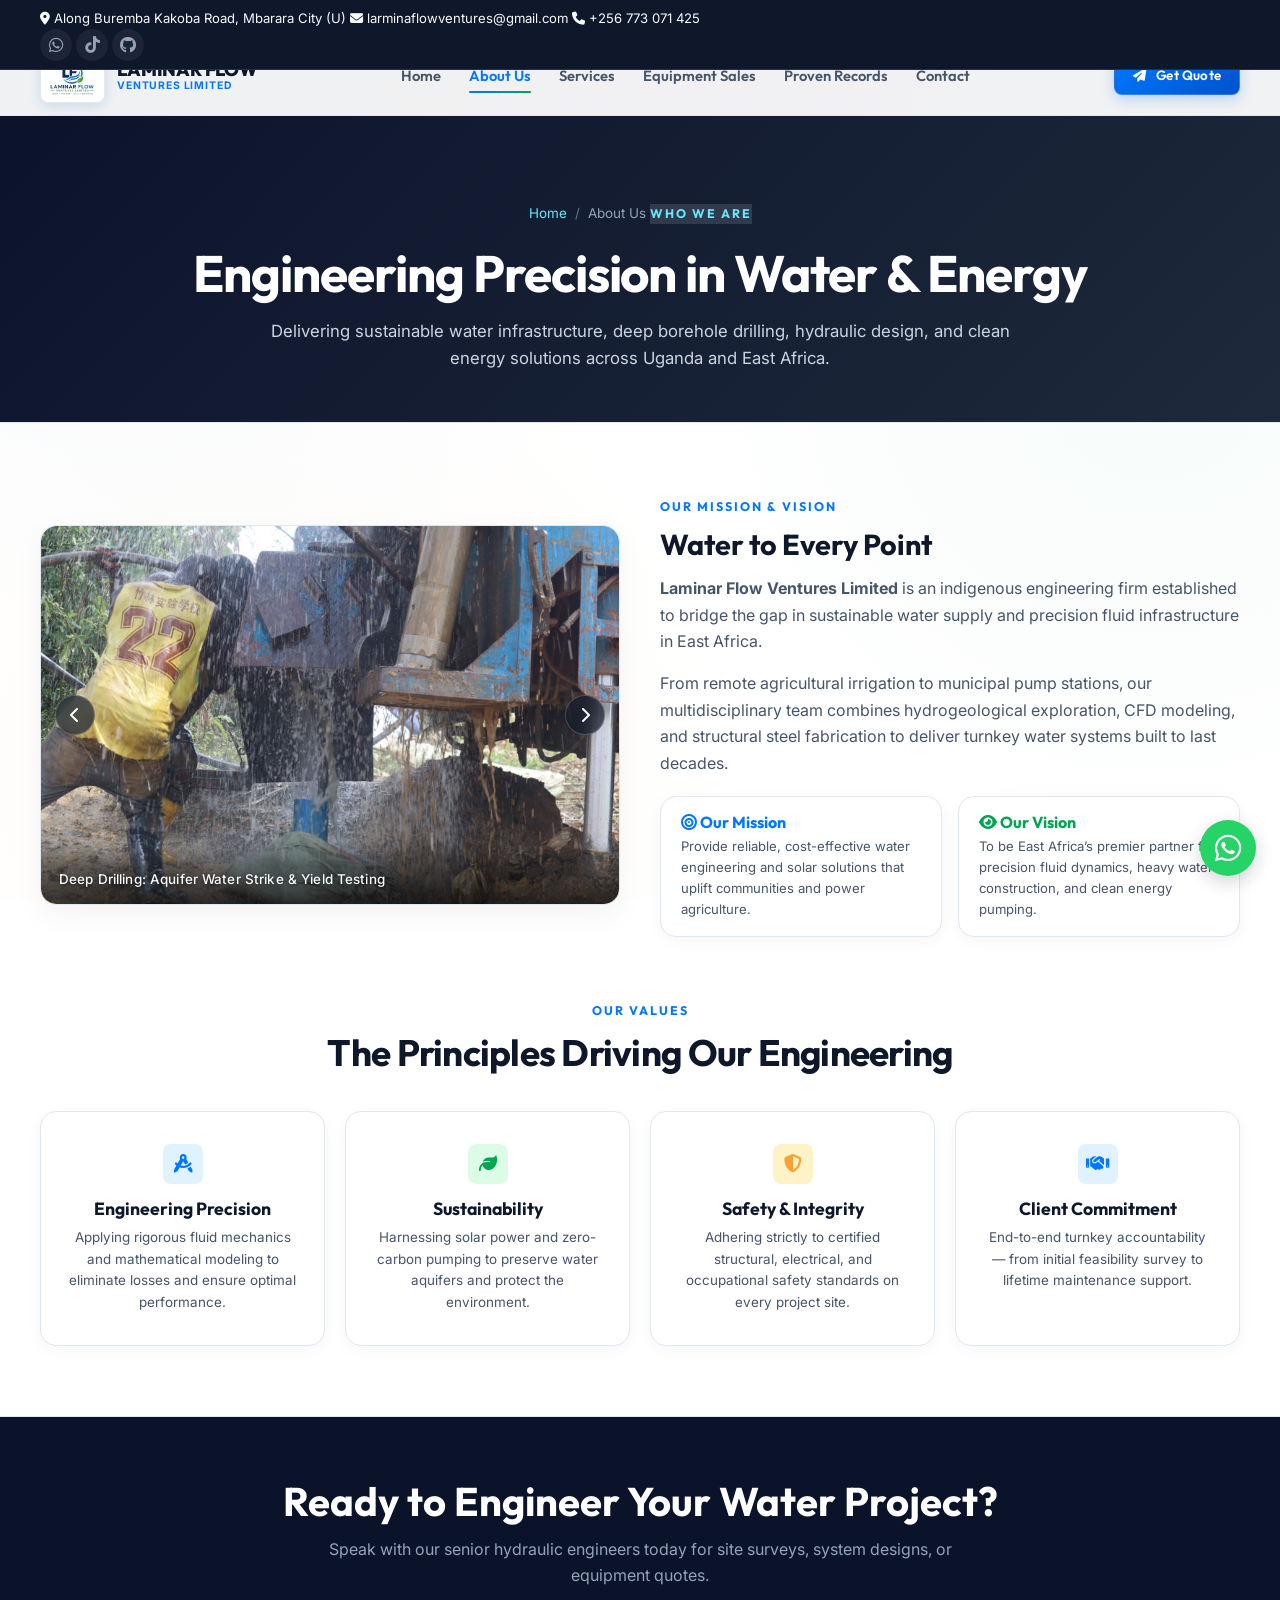
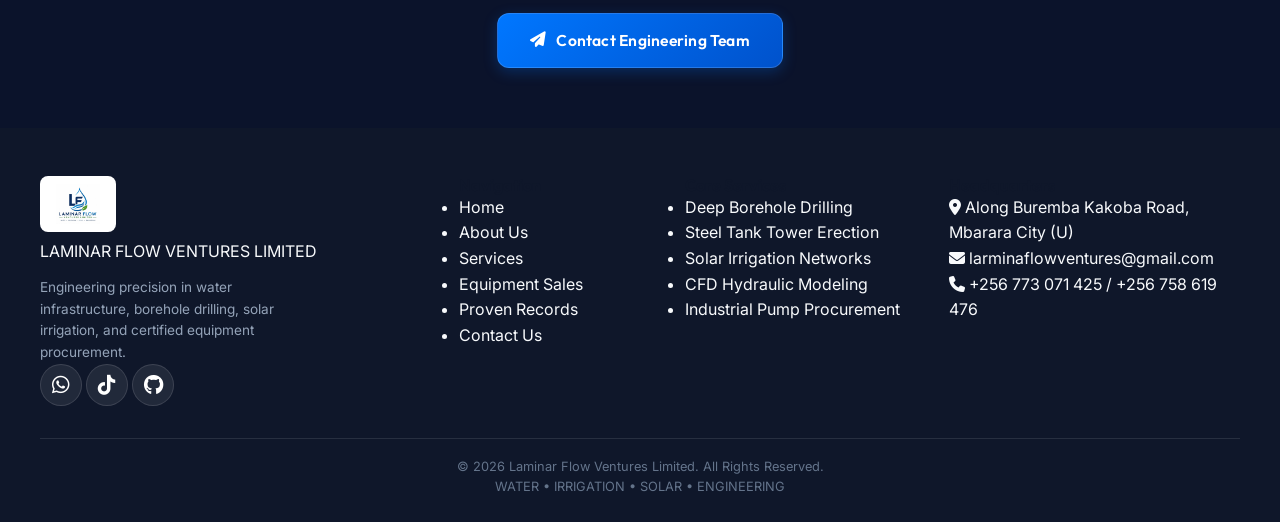
==== about.html @ 8f4f9148 "Add favicon to all html pages" ====
<!DOCTYPE html>
<html lang="en">
<head>
    <meta charset="UTF-8">
    <meta name="viewport" content="width=device-width, initial-scale=1.0">
    <title>About Us | Laminar Flow Ventures Limited</title>
    <link rel="icon" type="image/png" href="logo.png">
    <meta name="description" content="Laminar Flow Ventures Limited is a certified water engineering, solar pumping, and hydraulic infrastructure firm operating across Uganda and East Africa.">
    <link rel="stylesheet" href="styles.css?v=27.0">
    <link rel="preconnect" href="https://fonts.googleapis.com">
    <link rel="preconnect" href="https://fonts.gstatic.com" crossorigin>
    <link href="https://fonts.googleapis.com/css2?family=Inter:wght@300;400;500;600;700&family=Outfit:wght@500;600;700;800&family=JetBrains+Mono:wght@400;500;600&display=swap" rel="stylesheet">
    <link rel="stylesheet" href="https://cdnjs.cloudflare.com/ajax/libs/font-awesome/6.5.2/css/all.min.css">
</head>
<body>
    <!-- Top Contact Bar -->
    <div class="top-bar">
        <div class="container top-bar-content">
            <div class="top-info">
                <span><i class="fa-solid fa-location-dot"></i> Along Buremba Kakoba Road, Mbarara City (U)</span>
                <span><i class="fa-solid fa-envelope"></i> larminaflowventures@gmail.com</span>
                <span><i class="fa-solid fa-phone"></i> +256 773 071 425</span>
            </div>
            <div class="top-socials">
                <a href="https://wa.me/256758619476" target="_blank" class="top-social-link" title="Chat on WhatsApp"><i class="fa-brands fa-whatsapp"></i></a>
                <a href="https://www.tiktok.com/@laminarflowventures" target="_blank" class="top-social-link" title="Follow on TikTok"><i class="fa-brands fa-tiktok"></i></a>
                <a href="https://github.com/Christopher-Ssekyanzi/Laminar-flow-ventures-" target="_blank" class="top-social-link" title="GitHub Repository"><i class="fa-brands fa-github"></i></a>
            </div>
        </div>
    </div>

    <!-- Main Navigation Bar -->
    <header class="main-header" id="header">
        <div class="container nav-container">
            <a href="index.html" class="brand-logo-wrapper">
                <img src="logo.png" alt="Laminar Flow Ventures Limited Logo" class="header-logo-img">
                <div class="brand-text-block">
                    <span class="brand-title-main">LAMINAR FLOW</span>
                    <span class="brand-title-sub">VENTURES LIMITED</span>
                </div>
            </a>
            
            <nav class="nav-menu" id="nav-menu">
                <a href="index.html" class="nav-link">Home</a>
                <a href="about.html" class="nav-link active">About Us</a>
                <a href="services.html" class="nav-link">Services</a>
                <a href="equipment.html" class="nav-link">Equipment Sales</a>
                <a href="proven-records.html" class="nav-link">Proven Records</a>
                <a href="contact.html" class="nav-link">Contact</a>
            </nav>

            <div class="nav-actions">
                <a href="contact.html" class="btn btn-primary btn-sm"><i class="fa-solid fa-paper-plane"></i> Get Quote</a>
                <button class="mobile-toggle" id="mobile-toggle" aria-label="Toggle Navigation Menu">
                    <i class="fa-solid fa-bars"></i>
                </button>
            </div>
        </div>
    </header>

    <!-- PAGE HERO BANNER -->
    <section class="page-banner text-center">
        <div class="container">
            <div class="breadcrumb-nav">
                <a href="index.html">Home</a>
                <span class="separator">/</span>
                <span>About Us</span>
            </div>
            <div class="section-tag">WHO WE ARE</div>
            <h1 class="section-title">Engineering Precision in Water & Energy</h1>
            <p class="section-subtitle">
                Delivering sustainable water infrastructure, deep borehole drilling, hydraulic design, and clean energy solutions across Uganda and East Africa.
            </p>
        </div>
    </section>

    <!-- MAIN ABOUT CONTENT SECTION -->
    <section class="subpage-section">
        <div class="container">
            <div class="grid grid-2" style="align-items: center; gap: 40px; margin-bottom: 60px;">
                <div class="about-image-wrapper">
                    <!-- Project Real Image Slideshow Carousel -->
                    <div class="glass-card image-card slideshow-container" id="about-slideshow">
                        <!-- Slide 1 -->
                        <div class="slideshow-slide active">
                            <img src="story_borehole_water_strike.jpg" alt="Deep Borehole Drilling & Aquifer Water Strike" class="about-real-img">
                            <div class="about-img-caption">
                                <span>Deep Drilling: Aquifer Water Strike & Yield Testing</span>
                            </div>
                        </div>

                        <!-- Slide 2 -->
                        <div class="slideshow-slide">
                            <img src="story_borehole_casing_installation.jpg" alt="Borehole uPVC Hydro-Casing Installation" class="about-real-img">
                            <div class="about-img-caption">
                                <span>Well Completion: Slotted uPVC Hydro-Casing</span>
                            </div>
                        </div>

                        <!-- Slide 3 -->
                        <div class="slideshow-slide">
                            <img src="story_tower_structural_erection.jpg" alt="Structural Steel Water Tank Tower Erection" class="about-real-img">
                            <div class="about-img-caption">
                                <span>Structural Works: Steel Tank Tower Fabrication</span>
                            </div>
                        </div>

                        <!-- Slide 4 -->
                        <div class="slideshow-slide">
                            <img src="story_tower_completed_elevated_storage.jpg" alt="Completed Elevated Water Tank Tower Storage" class="about-real-img">
                            <div class="about-img-caption">
                                <span>Gravity Storage: 10,000L Elevated Reservoir Tower</span>
                            </div>
                        </div>

                        <!-- Navigation -->
                        <button class="slideshow-arrow prev" id="slideshow-prev" aria-label="Previous Slide"><i class="fa-solid fa-chevron-left"></i></button>
                        <button class="slideshow-arrow next" id="slideshow-next" aria-label="Next Slide"><i class="fa-solid fa-chevron-right"></i></button>
                    </div>
                </div>

                <div class="about-text-column">
                    <div class="section-tag">OUR MISSION & VISION</div>
                    <h2 style="font-size: 1.8rem; margin-bottom: 14px;">Water to Every Point</h2>
                    <p style="color: var(--text-muted); line-height: 1.65; margin-bottom: 16px;">
                        <strong>Laminar Flow Ventures Limited</strong> is an indigenous engineering firm established to bridge the gap in sustainable water supply and precision fluid infrastructure in East Africa.
                    </p>
                    <p style="color: var(--text-muted); line-height: 1.65; margin-bottom: 20px;">
                        From remote agricultural irrigation to municipal pump stations, our multidisciplinary team combines hydrogeological exploration, CFD modeling, and structural steel fabrication to deliver turnkey water systems built to last decades.
                    </p>
                    <div class="grid grid-2" style="gap: 16px;">
                        <div class="content-card" style="padding: 16px 20px;">
                            <h4 style="color: var(--lfv-ocean-cyan); margin-bottom: 4px;"><i class="fa-solid fa-bullseye"></i> Our Mission</h4>
                            <p style="font-size: 0.82rem; color: var(--text-muted); margin: 0;">Provide reliable, cost-effective water engineering and solar solutions that uplift communities and power agriculture.</p>
                        </div>
                        <div class="content-card" style="padding: 16px 20px;">
                            <h4 style="color: var(--lfv-eco-green); margin-bottom: 4px;"><i class="fa-solid fa-eye"></i> Our Vision</h4>
                            <p style="font-size: 0.82rem; color: var(--text-muted); margin: 0;">To be East Africa’s premier partner for precision fluid dynamics, heavy water construction, and clean energy pumping.</p>
                        </div>
                    </div>
                </div>
            </div>

            <!-- CORE VALUES GRID -->
            <div class="section-header text-center" style="margin-bottom: 36px;">
                <div class="section-tag">OUR VALUES</div>
                <h2 class="section-title">The Principles Driving Our Engineering</h2>
            </div>

            <div class="grid grid-4" style="gap: 20px;">
                <div class="content-card text-center">
                    <div class="feature-icon cyan" style="margin: 0 auto 14px;"><i class="fa-solid fa-compass-drafting"></i></div>
                    <h3 style="font-size: 1.1rem; margin-bottom: 8px;">Engineering Precision</h3>
                    <p style="font-size: 0.84rem; color: var(--text-muted); margin: 0;">Applying rigorous fluid mechanics and mathematical modeling to eliminate losses and ensure optimal performance.</p>
                </div>
                <div class="content-card text-center">
                    <div class="feature-icon emerald" style="margin: 0 auto 14px;"><i class="fa-solid fa-leaf"></i></div>
                    <h3 style="font-size: 1.1rem; margin-bottom: 8px;">Sustainability</h3>
                    <p style="font-size: 0.84rem; color: var(--text-muted); margin: 0;">Harnessing solar power and zero-carbon pumping to preserve water aquifers and protect the environment.</p>
                </div>
                <div class="content-card text-center">
                    <div class="feature-icon amber" style="margin: 0 auto 14px;"><i class="fa-solid fa-shield-halved"></i></div>
                    <h3 style="font-size: 1.1rem; margin-bottom: 8px;">Safety & Integrity</h3>
                    <p style="font-size: 0.84rem; color: var(--text-muted); margin: 0;">Adhering strictly to certified structural, electrical, and occupational safety standards on every project site.</p>
                </div>
                <div class="content-card text-center">
                    <div class="feature-icon cyan" style="margin: 0 auto 14px;"><i class="fa-solid fa-handshake"></i></div>
                    <h3 style="font-size: 1.1rem; margin-bottom: 8px;">Client Commitment</h3>
                    <p style="font-size: 0.84rem; color: var(--text-muted); margin: 0;">End-to-end turnkey accountability — from initial feasibility survey to lifetime maintenance support.</p>
                </div>
            </div>
        </div>
    </section>

    <!-- CALL TO ACTION STRIP -->
    <section class="section-cta-strip">
        <div class="container">
            <h2>Ready to Engineer Your Water Project?</h2>
            <p>Speak with our senior hydraulic engineers today for site surveys, system designs, or equipment quotes.</p>
            <a href="contact.html" class="btn btn-primary btn-lg"><i class="fa-solid fa-paper-plane"></i> Contact Engineering Team</a>
        </div>
    </section>

    <!-- FOOTER -->
    <footer class="footer">
        <div class="container">
            <div class="footer-top">
                <div class="footer-brand">
                    <div class="footer-brand-header">
                        <img src="logo.png" alt="Laminar Flow Ventures Logo" class="footer-logo-img">
                        <div>
                            <span class="footer-brand-title">LAMINAR FLOW</span>
                            <span class="footer-brand-subtitle">VENTURES LIMITED</span>
                        </div>
                    </div>
                    <p class="footer-about">Engineering precision in water infrastructure, borehole drilling, solar irrigation, and certified equipment procurement.</p>
                    <div class="social-links">
                        <a href="https://wa.me/256758619476" target="_blank" class="social-icon-btn whatsapp" title="WhatsApp"><i class="fa-brands fa-whatsapp"></i></a>
                        <a href="https://www.tiktok.com/@laminarflowventures" target="_blank" class="social-icon-btn tiktok" title="TikTok"><i class="fa-brands fa-tiktok"></i></a>
                        <a href="https://github.com/Christopher-Ssekyanzi/Laminar-flow-ventures-" target="_blank" class="social-icon-btn github" title="GitHub"><i class="fa-brands fa-github"></i></a>
                    </div>
                </div>

                <div class="footer-nav">
                    <h4>Navigation</h4>
                    <ul>
                        <li><a href="index.html">Home</a></li>
                        <li><a href="about.html">About Us</a></li>
                        <li><a href="services.html">Services</a></li>
                        <li><a href="equipment.html">Equipment Sales</a></li>
                        <li><a href="proven-records.html">Proven Records</a></li>
                        <li><a href="contact.html">Contact Us</a></li>
                    </ul>
                </div>

                <div class="footer-nav">
                    <h4>Core Services</h4>
                    <ul>
                        <li><a href="services.html">Deep Borehole Drilling</a></li>
                        <li><a href="services.html">Steel Tank Tower Erection</a></li>
                        <li><a href="services.html">Solar Irrigation Networks</a></li>
                        <li><a href="services.html">CFD Hydraulic Modeling</a></li>
                        <li><a href="equipment.html">Industrial Pump Procurement</a></li>
                    </ul>
                </div>

                <div class="footer-contact">
                    <h4>Headquarters</h4>
                    <p><i class="fa-solid fa-location-dot"></i> Along Buremba Kakoba Road, Mbarara City (U)</p>
                    <p><i class="fa-solid fa-envelope"></i> larminaflowventures@gmail.com</p>
                    <p><i class="fa-solid fa-phone"></i> +256 773 071 425 / +256 758 619 476</p>
                </div>
            </div>

            <div class="footer-bottom">
                <p>&copy; <span id="year">2026</span> Laminar Flow Ventures Limited. All Rights Reserved.</p>
                <div class="footer-badge-text">
                    <span>WATER</span> • <span>IRRIGATION</span> • <span>SOLAR</span> • <span>ENGINEERING</span>
                </div>
            </div>
        </div>
    </footer>

    <!-- WhatsApp Floating Action -->
    <a href="https://wa.me/256758619476" target="_blank" class="whatsapp-float" title="Chat with Laminar Flow Ventures on WhatsApp">
        <i class="fa-brands fa-whatsapp"></i>
        <span class="whatsapp-tooltip">Chat on WhatsApp</span>
    </a>

    <script src="app.js?v=27.0"></script>
</body>
</html>
---- styles.css ----
/* ==========================================================================
   Laminar Flow Ventures Limited - Master Design System & Stylesheet
   Theme: Full Android Mobile Scaling, Responsive Tab Auto-Fitting & Seamless Blending
   ========================================================================== */

:root {
    /* Base Light Canvas Background System */
    --bg-main: #FFFFFF;
    --bg-surface: #F8FAFC;
    --bg-surface-elevated: #F1F5F9;
    --bg-hydro-ice: #F0F7FF;

    /* Authentic Laminar Flow Logo Colors */
    --lfv-hydro-blue: #0052CC;        /* Water Primary from Logo */
    --lfv-ocean-cyan: #0077FF;        /* Water Secondary from Logo */
    --lfv-eco-green: #00A551;         /* Irrigation Leaf Green from Logo */
    --lfv-solar-amber: #F6A235;       /* Solar Warm Gold from Logo */
    --lfv-solar-gold: #D97706;        /* Solar Primary from Logo */
    --lfv-navy-dark: #0F172A;         /* Heavy Engineering Charcoal Navy */

    --primary-cyan: var(--lfv-ocean-cyan);
    --primary-sapphire: var(--lfv-hydro-blue);
    --accent-teal: #00B8D9;
    --accent-amber: var(--lfv-solar-amber);
    --accent-emerald: var(--lfv-eco-green);
    --accent-rose: #DB2777;
    
    --text-main: #0F172A;
    --text-muted: #475569;
    --text-dim: #94A3B8;
    
    --border-subtle: #E2E8F0;
    --border-glass: rgba(15, 23, 42, 0.08);
    --border-glow: rgba(0, 119, 255, 0.3);
    
    /* Fonts */
    --font-heading: 'Outfit', sans-serif;
    --font-body: 'Inter', sans-serif;
    
    /* Layout Variables */
    --container-max: 1240px;
    --nav-height: 80px;
    --radius-sm: 8px;
    --radius-md: 16px;
    --radius-lg: 24px;

    --transition-fast: 0.2s cubic-bezier(0.4, 0, 0.2, 1);
    --transition-smooth: 0.4s cubic-bezier(0.16, 1, 0.3, 1);
}

/* Reset & Global Base */
*, *::before, *::after {
    box-sizing: border-box;
    margin: 0;
    padding: 0;
}

html {
    scroll-behavior: smooth;
    font-size: 16px;
    background-color: var(--bg-main);
    color: var(--text-main);
    font-family: var(--font-body);
    line-height: 1.6;
    overflow-x: hidden;
    width: 100%;
    -webkit-tap-highlight-color: transparent;
}

body {
    background-color: var(--bg-main);
    background-image: 
        radial-gradient(circle at 10% 10%, rgba(0, 119, 255, 0.03) 0%, transparent 40%),
        radial-gradient(circle at 90% 40%, rgba(0, 165, 81, 0.03) 0%, transparent 40%),
        radial-gradient(circle at 20% 85%, rgba(246, 162, 53, 0.03) 0%, transparent 40%);
    background-attachment: fixed;
    min-height: 100vh;
    width: 100%;
    overflow-x: hidden;
    -webkit-overflow-scrolling: touch;
}

a {
    color: inherit;
    text-decoration: none;
}

button, input, select, textarea {
    font-family: inherit;
    font-size: inherit;
}

/* Typography Helpers */
h1, h2, h3, h4, h5, h6 {
    font-family: var(--font-heading);
    font-weight: 700;
    line-height: 1.2;
    color: var(--text-main);
}

/* Multi-Tone Brand Gradient Text from Logo */
.gradient-text {
    background: linear-gradient(135deg, var(--lfv-ocean-cyan) 0%, var(--lfv-eco-green) 50%, var(--lfv-solar-amber) 100%);
    -webkit-background-clip: text;
    -webkit-text-fill-color: transparent;
}

/* FLOATING WHATSAPP ACTION BUTTON */
.whatsapp-float {
    position: fixed;
    bottom: 24px;
    right: 24px;
    background: #25D366;
    color: #FFFFFF;
    width: 56px;
    height: 56px;
    border-radius: 50%;
    display: flex;
    align-items: center;
    justify-content: center;
    font-size: 1.9rem;
    box-shadow: 0 6px 18px rgba(15, 23, 42, 0.18);
    z-index: 1500;
    transition: all var(--transition-smooth);
    touch-action: manipulation;
}

.whatsapp-float:hover {
    transform: scale(1.08);
    box-shadow: 0 10px 24px rgba(15, 23, 42, 0.24);
    color: #FFFFFF;
}

.whatsapp-tooltip {
    position: absolute;
    right: 68px;
    background: #0F172A;
    color: #FFFFFF;
    font-size: 0.8rem;
    font-weight: 600;
    padding: 6px 14px;
    border-radius: 20px;
    white-space: nowrap;
    opacity: 0;
    pointer-events: none;
    transition: opacity var(--transition-fast);
}

.whatsapp-float:hover .whatsapp-tooltip {
    opacity: 1;
}

/* TOP UTILITY ANNOUNCEMENT BAR */
.top-bar {
    background: var(--lfv-navy-dark);
    color: #F8FAFC;
    font-size: 0.82rem;
    padding: 8px 0;
    border-bottom: 1px solid rgba(255, 255, 255, 0.1);
    position: relative;
    z-index: 1001;
}

.top-bar-container {
    display: flex;
    justify-content: space-between;
    align-items: center;
}

.top-bar-left {
    display: flex;
    gap: 24px;
    color: #94A3B8;
}

.top-bar-left span {
    display: flex;
    align-items: center;
    gap: 8px;
}

.top-bar-left i {
    color: var(--lfv-ocean-cyan);
}

.top-bar-right {
    display: flex;
    align-items: center;
    gap: 12px;
}

.top-social-link {
    color: #94A3B8;
    font-size: 1.05rem;
    transition: color var(--transition-fast), transform var(--transition-fast);
    display: inline-flex;
    align-items: center;
    justify-content: center;
    width: 32px;
    height: 32px;
    border-radius: 50%;
    background: rgba(255, 255, 255, 0.06);
}

.top-social-link:hover {
    color: #FFFFFF;
    background: var(--lfv-ocean-cyan);
    transform: scale(1.1);
}

/* LOGO IMAGE & BRAND STYLES */
.brand-logo-wrapper {
    display: inline-flex;
    align-items: center;
    gap: 12px;
    text-decoration: none;
}

.header-logo-img {
    height: 54px;
    max-height: 58px;
    width: auto;
    object-fit: contain;
    border-radius: 8px;
    background: #FFFFFF;
    padding: 3px 6px;
    box-shadow: 0 3px 12px rgba(0, 82, 204, 0.15);
    border: 1.5px solid rgba(226, 232, 240, 0.9);
    transition: transform var(--transition-fast), box-shadow var(--transition-fast);
}

.header-logo-img:hover {
    transform: scale(1.04);
    box-shadow: 0 4px 16px rgba(0, 82, 204, 0.25);
}

.brand-text-block {
    display: flex;
    flex-direction: column;
    justify-content: center;
    line-height: 1.15;
}

.brand-title-main {
    font-family: 'Outfit', sans-serif;
    font-weight: 800;
    font-size: 1.15rem;
    color: #0F172A;
    letter-spacing: -0.01em;
}

.brand-title-sub {
    font-family: 'Inter', sans-serif;
    font-weight: 700;
    font-size: 0.65rem;
    letter-spacing: 0.08em;
    color: var(--lfv-ocean-cyan);
    text-transform: uppercase;
}

.footer-logo-img {
    height: 56px;
    width: auto;
    object-fit: contain;
    background: #FFFFFF;
    padding: 8px 16px;
    border-radius: var(--radius-sm);
}

/* FOOTER SOCIAL ROW & BUTTONS */
.footer-social-row {
    display: flex;
    gap: 12px;
    margin-top: 14px;
}

.social-icon-btn {
    width: 42px;
    height: 42px;
    border-radius: 50%;
    display: inline-flex;
    align-items: center;
    justify-content: center;
    font-size: 1.25rem;
    background: rgba(255, 255, 255, 0.08);
    color: #FFFFFF;
    border: 1px solid rgba(255, 255, 255, 0.12);
    transition: all var(--transition-smooth);
    touch-action: manipulation;
}

.social-icon-btn.whatsapp:hover { background: #25D366; color: #FFFFFF; border-color: #25D366; transform: translateY(-3px); }
.social-icon-btn.tiktok:hover { background: #000000; color: #FFFFFF; border-color: #333333; transform: translateY(-3px); }
.social-icon-btn.github:hover { background: #333333; color: #FFFFFF; border-color: #666666; transform: translateY(-3px); }

/* REAL PROJECT IMAGE & SLIDESHOW CAROUSEL STYLES */
.slideshow-container {
    position: relative;
    overflow: hidden;
    border-radius: var(--radius-md);
    height: 380px;
}

.slideshow-slide {
    position: absolute;
    top: 0;
    left: 0;
    width: 100%;
    height: 100%;
    opacity: 0;
    visibility: hidden;
    transition: opacity 0.8s ease-in-out, visibility 0.8s ease-in-out;
}

.slideshow-slide.active {
    opacity: 1;
    visibility: visible;
    z-index: 1;
}

.slideshow-arrow {
    position: absolute;
    top: 50%;
    transform: translateY(-50%);
    z-index: 10;
    width: 40px;
    height: 40px;
    border-radius: 50%;
    background: rgba(15, 23, 42, 0.65);
    color: #FFFFFF;
    border: 1px solid rgba(255, 255, 255, 0.2);
    display: flex;
    align-items: center;
    justify-content: center;
    font-size: 1rem;
    cursor: pointer;
    backdrop-filter: blur(8px);
    transition: all var(--transition-fast);
    touch-action: manipulation;
}

.slideshow-arrow:hover {
    background: var(--lfv-ocean-cyan);
    color: #FFFFFF;
    border-color: var(--lfv-ocean-cyan);
    transform: translateY(-50%) scale(1.1);
}

.slideshow-arrow.prev { left: 14px; }
.slideshow-arrow.next { right: 14px; }

.about-real-img {
    width: 100%;
    height: 380px;
    object-fit: cover;
    border-radius: var(--radius-md);
    display: block;
}

.about-img-caption {
    position: absolute;
    bottom: 0;
    left: 0;
    right: 0;
    width: 100%;
    background: linear-gradient(to top, rgba(0, 0, 0, 0.72) 0%, rgba(0, 0, 0, 0.35) 60%, transparent 100%);
    color: #F8FAFC;
    font-size: 0.84rem;
    font-weight: 500;
    padding: 28px 18px 14px;
    border-radius: 0 0 var(--radius-md) var(--radius-md);
    display: block;
    text-align: left;
    letter-spacing: 0.01em;
    line-height: 1.45;
    text-shadow: 0 1px 4px rgba(0, 0, 0, 0.7);
    border: none;
    backdrop-filter: none;
    -webkit-backdrop-filter: none;
}

.about-img-caption span {
    color: #F8FAFC;
    font-weight: 500;
}

.portfolio-real-img {
    width: 100%;
    height: 100%;
    object-fit: cover;
    transition: transform var(--transition-smooth);
}

.portfolio-card:hover .portfolio-real-img {
    transform: scale(1.06);
}

.equipment-row {
    display: flex;
    justify-content: space-between;
    align-items: center;
    background: #FFFFFF;
    border: 1px solid var(--border-subtle);
    padding: 12px 14px;
    border-radius: var(--radius-sm);
    gap: 12px;
}

.equipment-row strong {
    display: block;
    font-size: 0.88rem;
}

.equipment-row span {
    font-size: 0.78rem;
    color: var(--text-muted);
}

/* UI Cards & Panels */
.glass-card, .glass-panel {
    background: #FFFFFF;
    border: 1px solid var(--border-subtle);
    border-radius: var(--radius-md);
    box-shadow: 0 10px 30px rgba(15, 23, 42, 0.05);
    transition: all var(--transition-smooth);
    max-width: 100%;
}

.glass-card:hover {
    border-color: var(--border-glow);
    box-shadow: 0 20px 40px rgba(0, 119, 255, 0.12);
    transform: translateY(-4px);
}

/* Layout Utilities */
.container {
    width: 100%;
    max-width: var(--container-max);
    margin: 0 auto;
    padding: 0 20px;
}

.grid {
    display: grid;
    gap: 28px;
}

.grid-2 { grid-template-columns: repeat(2, 1fr); }
.grid-3 { grid-template-columns: repeat(3, 1fr); }
.grid-4 { grid-template-columns: repeat(4, 1fr); }

.text-center { text-align: center; }

.section {
    padding: 70px 0;
    position: relative;
}

.section-tag {
    display: inline-block;
    font-family: var(--font-heading);
    font-size: 0.78rem;
    font-weight: 700;
    letter-spacing: 2px;
    color: var(--lfv-ocean-cyan);
    margin-bottom: 10px;
    text-transform: uppercase;
}

.section-title {
    font-size: clamp(1.8rem, 4.5vw, 2.3rem);
    margin-bottom: 14px;
    letter-spacing: -0.02em;
    color: var(--text-main);
}

.section-subtitle {
    font-size: 1.02rem;
    color: var(--text-muted);
    max-width: 660px;
    margin: 0 auto;
}

/* EXECUTIVE & PROFESSIONAL BUTTON DESIGN SYSTEM */
.btn {
    display: inline-flex;
    align-items: center;
    justify-content: center;
    gap: 10px;
    padding: 12px 26px;
    border-radius: 10px;
    font-family: var(--font-heading);
    font-weight: 600;
    font-size: 0.92rem;
    letter-spacing: 0.015em;
    cursor: pointer;
    transition: all 0.25s cubic-bezier(0.16, 1, 0.3, 1);
    border: 1px solid transparent;
    touch-action: manipulation;
    min-height: 44px;
    white-space: nowrap;
    user-select: none;
    position: relative;
    overflow: hidden;
}

.btn:active {
    transform: translateY(0) scale(0.98);
}

.btn-primary {
    background: linear-gradient(135deg, var(--lfv-ocean-cyan) 0%, var(--lfv-hydro-blue) 100%);
    color: #FFFFFF;
    border-color: rgba(255, 255, 255, 0.15);
    box-shadow: 0 4px 14px rgba(0, 119, 255, 0.25);
}

.btn-primary:hover {
    transform: translateY(-2px);
    box-shadow: 0 8px 24px rgba(0, 119, 255, 0.4);
    background: linear-gradient(135deg, #1A88FF 0%, #0044B3 100%);
    color: #FFFFFF;
}

.btn-glass {
    background: #FFFFFF;
    border: 1px solid var(--border-subtle);
    color: var(--text-main);
    box-shadow: 0 2px 8px rgba(15, 23, 42, 0.04);
}

.btn-glass:hover {
    background: #F8FAFC;
    border-color: var(--primary-cyan);
    color: var(--primary-cyan);
    transform: translateY(-2px);
    box-shadow: 0 6px 16px rgba(15, 23, 42, 0.08);
}

.btn-outline {
    background: #FFFFFF;
    border: 1.5px solid var(--primary-cyan);
    color: var(--primary-cyan);
    box-shadow: 0 2px 8px rgba(0, 119, 255, 0.08);
}

.btn-outline:hover {
    background: #E0F2FE;
    border-color: var(--primary-cyan);
    color: var(--primary-cyan);
    transform: translateY(-2px);
    box-shadow: 0 6px 18px rgba(0, 119, 255, 0.2);
}

.btn-lg {
    padding: 14px 32px;
    font-size: 0.98rem;
    border-radius: 12px;
}

.btn-sm {
    padding: 8px 18px;
    font-size: 0.84rem;
    border-radius: 8px;
    min-height: 38px;
}

.btn-block {
    width: 100%;
}

.btn-text {
    background: transparent;
    color: var(--primary-cyan);
    padding: 6px 12px;
    font-weight: 600;
    font-size: 0.9rem;
    border-radius: 6px;
    transition: all var(--transition-fast);
}

.btn-text:hover {
    background: #E0F2FE;
    color: var(--primary-sapphire);
    transform: translateX(3px);
}

/* COMPACT PROVEN RECORDS BANNER */
.records-banner-section {
    padding: 50px 0;
    background: #F8FAFC;
    border-top: 1px solid var(--border-subtle);
    border-bottom: 1px solid var(--border-subtle);
}

.records-banner-card {
    background: #FFFFFF;
    border: 1px solid var(--border-subtle);
    border-radius: var(--radius-md);
    padding: 32px 36px;
    display: flex;
    align-items: center;
    justify-content: space-between;
    gap: 24px;
    box-shadow: 0 8px 24px rgba(15, 23, 42, 0.04);
    flex-wrap: wrap;
}

.records-banner-content {
    text-align: left;
    max-width: 650px;
}

.records-banner-content h3 {
    font-size: 1.35rem;
    color: var(--text-main);
    margin-top: 4px;
}

/* Header & Navbar */
.main-header, .navbar {
    position: fixed;
    top: 36px;
    left: 0;
    width: 100%;
    height: var(--nav-height);
    z-index: 1000;
    transition: all var(--transition-smooth);
    background: rgba(255, 255, 255, 0.94);
    backdrop-filter: blur(20px);
    -webkit-backdrop-filter: blur(20px);
    border-bottom: 1px solid var(--border-subtle);
}

.main-header.scrolled, .navbar.scrolled {
    top: 0;
    background: rgba(255, 255, 255, 0.98);
    box-shadow: 0 4px 20px rgba(15, 23, 42, 0.06);
    height: 68px;
}

.main-header.nav-hidden, .navbar.nav-hidden {
    transform: translateY(-110%) !important;
}

.mobile-toggle {
    transition: transform 0.25s ease, opacity 0.25s ease;
}

.mobile-toggle.toggle-hidden {
    opacity: 0 !important;
    pointer-events: none !important;
    transform: scale(0.8) !important;
}

.nav-container {
    max-width: var(--container-max);
    margin: 0 auto;
    padding: 0 20px;
    height: 100%;
    display: flex;
    align-items: center;
    justify-content: space-between;
}

.nav-menu {
    display: flex;
    gap: 28px;
}

.nav-link {
    font-family: var(--font-heading);
    font-size: 0.92rem;
    font-weight: 600;
    color: var(--text-muted);
    position: relative;
    transition: color var(--transition-fast);
}

.nav-link:hover, .nav-link.active {
    color: var(--lfv-ocean-cyan);
}

.nav-link::after {
    content: '';
    position: absolute;
    bottom: -6px;
    left: 0;
    width: 0;
    height: 2px;
    background: linear-gradient(90deg, var(--lfv-ocean-cyan), var(--lfv-eco-green));
    transition: width var(--transition-fast);
    border-radius: 2px;
}

.nav-link:hover::after, .nav-link.active::after {
    width: 100%;
}

.nav-actions {
    display: flex;
    align-items: center;
    gap: 14px;
}

.mobile-toggle {
    display: none;
    background: transparent;
    border: none;
    color: var(--text-main);
    font-size: 1.4rem;
    cursor: pointer;
    touch-action: manipulation;
}

/* Hero Section with Dynamic Background Slideshow */
.hero {
    position: relative;
    min-height: 85vh;
    padding-top: calc(var(--nav-height) + 40px);
    padding-bottom: 60px;
    display: flex;
    flex-direction: column;
    justify-content: center;
    align-items: center;
    overflow: hidden;
    background: #0B132B;
}

/* Hero Background Slideshow */
.hero-slideshow {
    position: absolute;
    top: 0;
    left: 0;
    width: 100%;
    height: 100%;
    z-index: 1;
    overflow: hidden;
}

.hero-slide {
    position: absolute;
    top: 0;
    left: 0;
    width: 100%;
    height: 100%;
    background-size: cover;
    background-position: center center;
    background-repeat: no-repeat;
    opacity: 0;
    visibility: hidden;
    transform: scale(1.08);
    transition: opacity 1.4s cubic-bezier(0.4, 0, 0.2, 1), transform 7s ease-out, visibility 1.4s;
}

.hero-slide.active {
    opacity: 1;
    visibility: visible;
    transform: scale(1);
}

/* Multi-layer Dark Contrast & Aesthetic Gradient Overlay */
.hero-overlay {
    position: absolute;
    top: 0;
    left: 0;
    width: 100%;
    height: 100%;
    background: linear-gradient(135deg, rgba(11, 19, 43, 0.82) 0%, rgba(15, 23, 42, 0.72) 50%, rgba(10, 30, 60, 0.86) 100%);
    z-index: 2;
    pointer-events: none;
}

.hero-content {
    position: relative;
    z-index: 4;
    max-width: 920px;
    margin: 0 auto;
    text-align: center;
    padding: 0 20px;
}

.hero .badge-pill {
    display: inline-flex;
    align-items: center;
    justify-content: center;
    flex-wrap: nowrap !important;
    white-space: nowrap !important;
    gap: clamp(4px, 1.8vw, 16px);
    padding: clamp(4px, 1.2vw, 8px) clamp(8px, 2.5vw, 24px);
    background: rgba(255, 255, 255, 0.15);
    backdrop-filter: blur(12px);
    -webkit-backdrop-filter: blur(12px);
    border: 1px solid rgba(255, 255, 255, 0.28);
    border-radius: 50px;
    font-size: clamp(0.55rem, 2.1vw, 0.82rem);
    font-weight: 700;
    color: #FFFFFF;
    letter-spacing: clamp(0.01em, 0.1vw, 0.04em);
    margin-bottom: 22px;
    box-shadow: 0 4px 16px rgba(0, 0, 0, 0.2);
    max-width: 100%;
    width: max-content;
    margin-left: auto;
    margin-right: auto;
}

.badge-item {
    display: inline-flex;
    align-items: center;
    gap: clamp(2px, 0.8vw, 6px);
    white-space: nowrap !important;
    flex-shrink: 0;
}

.badge-dot {
    width: clamp(4px, 1vw, 8px);
    height: clamp(4px, 1vw, 8px);
    background-color: var(--lfv-ocean-cyan);
    border-radius: 50%;
    flex-shrink: 0;
}

.badge-icon {
    font-size: clamp(0.56rem, 2vw, 0.88rem);
    display: inline-flex;
    align-items: center;
    justify-content: center;
    flex-shrink: 0;
}

.badge-icon.leaf-icon {
    color: #22C55E;
}

.badge-icon.sun-icon {
    color: #F59E0B;
}

.badge-icon.wrench-icon {
    color: #CBD5E1;
}

.hero-title {
    font-size: clamp(2rem, 6vw, 3.8rem);
    letter-spacing: -0.03em;
    margin-bottom: 18px;
    font-weight: 800;
    color: #FFFFFF;
    text-shadow: 0 4px 24px rgba(0, 0, 0, 0.5);
    line-height: 1.18;
}

.hero-subtitle {
    font-size: clamp(0.92rem, 2.4vw, 1.18rem);
    color: #E2E8F0;
    margin-bottom: 24px;
    line-height: 1.6;
    max-width: 720px;
    margin-left: auto;
    margin-right: auto;
    text-shadow: 0 2px 12px rgba(0, 0, 0, 0.4);
}

/* Slideshow Indicators (Hidden per design request) */
.hero-slide-dots,
.slideshow-dots,
.product-slideshow-dots {
    display: none !important;
}

/* TRUST BAR SECTION */
.trust-bar-section {
    position: relative;
    z-index: 20;
    margin-top: -24px;
    margin-bottom: 24px;
}

.trust-grid {
    display: grid;
    grid-template-columns: repeat(4, 1fr);
    gap: 16px;
    padding: 20px;
    background: #FFFFFF;
    border: 1px solid var(--border-subtle);
    box-shadow: 0 15px 35px rgba(15, 23, 42, 0.08);
}

.trust-item {
    display: flex;
    align-items: center;
    gap: 14px;
}

.trust-icon {
    width: 44px;
    height: 44px;
    border-radius: 12px;
    display: flex;
    align-items: center;
    justify-content: center;
    font-size: 1.3rem;
    flex-shrink: 0;
}

.trust-icon.cyan { background: #E0F2FE; color: var(--lfv-ocean-cyan); }
.trust-icon.emerald { background: #DCFCE7; color: var(--lfv-eco-green); }
.trust-icon.amber { background: #FEF3C7; color: var(--lfv-solar-amber); }
.trust-icon.rose { background: #FCE7F3; color: var(--accent-rose); }

.trust-item h4 {
    font-size: 0.9rem;
    margin-bottom: 2px;
    color: var(--text-main);
}

.trust-item p {
    font-size: 0.76rem;
    color: var(--text-muted);
}

/* Feature Icon Color Variants matching logo pillars */
.feature-icon.cyan { background: #E0F2FE; color: var(--lfv-ocean-cyan); }
.feature-icon.amber { background: #FEF3C7; color: var(--lfv-solar-amber); }
.feature-icon.emerald { background: #DCFCE7; color: var(--lfv-eco-green); }

/* Service Icon Color Variants */
.service-icon-wrapper.amber { background: #FEF3C7; color: var(--lfv-solar-amber); }
.service-icon-wrapper.cyan { background: #E0F2FE; color: var(--lfv-ocean-cyan); }
.service-icon-wrapper.emerald { background: #DCFCE7; color: var(--lfv-eco-green); }

/* Service Pillar Custom Card Borders */
.service-card.pillar-works { border-top: 4px solid var(--lfv-eco-green); }
.service-card.pillar-designs { border-top: 4px solid var(--lfv-ocean-cyan); }
.service-card.pillar-sales { border-top: 4px solid var(--lfv-solar-amber); }

/* About Section */
.about-image-wrapper {
    position: relative;
}

.feature-list {
    margin-top: 20px;
    display: flex;
    flex-direction: column;
    gap: 14px;
}

.feature-item {
    display: flex;
    gap: 14px;
    align-items: flex-start;
}

.feature-icon {
    width: 40px;
    height: 40px;
    border-radius: var(--radius-sm);
    display: flex;
    align-items: center;
    justify-content: center;
    font-size: 1.15rem;
    flex-shrink: 0;
}

.feature-text h3 {
    font-size: 1rem;
    margin-bottom: 2px;
    color: var(--text-main);
}

.feature-text p {
    font-size: 0.85rem;
    color: var(--text-muted);
}

/* TURNKEY PROJECT STORYLINE STYLES */
.project-story-section {
    background: #F8FAFC;
    border-top: 1px solid var(--border-subtle);
    border-bottom: 1px solid var(--border-subtle);
    padding: 70px 0;
}

.story-grid {
    display: grid;
    grid-template-columns: repeat(4, 1fr);
    gap: 20px;
    margin-top: 36px;
}

.story-card {
    background: #FFFFFF;
    border: 1px solid var(--border-subtle);
    border-radius: var(--radius-md);
    overflow: hidden;
    box-shadow: 0 4px 20px rgba(15, 23, 42, 0.04);
    transition: transform var(--transition-fast), box-shadow var(--transition-fast);
    display: flex;
    flex-direction: column;
}

.story-card:hover {
    transform: translateY(-5px);
    box-shadow: 0 14px 32px rgba(15, 23, 42, 0.09);
}

.story-img-wrapper {
    position: relative;
    width: 100%;
    height: 200px;
    overflow: hidden;
    background: #0B132B;
}

.story-img-wrapper img {
    width: 100%;
    height: 100%;
    object-fit: cover;
    transition: transform var(--transition-smooth);
}

.story-card:hover .story-img-wrapper img {
    transform: scale(1.06);
}

.story-step-badge {
    position: absolute;
    top: 12px;
    left: 12px;
    background: rgba(11, 19, 43, 0.85);
    color: #FFFFFF;
    font-size: 0.72rem;
    font-weight: 700;
    padding: 4px 10px;
    border-radius: 20px;
    backdrop-filter: blur(8px);
    border: 1px solid rgba(255, 255, 255, 0.25);
    letter-spacing: 0.5px;
}

.story-content {
    padding: 18px 16px;
    display: flex;
    flex-direction: column;
    flex-grow: 1;
}

.story-content h3 {
    font-size: 1.02rem;
    color: var(--text-main);
    margin-bottom: 8px;
    line-height: 1.35;
    font-weight: 700;
}

.story-content p {
    font-size: 0.82rem;
    color: var(--text-muted);
    line-height: 1.55;
    margin: 0;
}

/* Services Cards */
.service-card {
    padding: 28px 22px;
    position: relative;
    display: flex;
    flex-direction: column;
    background: #FFFFFF;
}

.service-card.highlighted {
    border-color: var(--primary-cyan);
    box-shadow: 0 15px 35px rgba(0, 119, 255, 0.1);
}

.popular-badge {
    position: absolute;
    top: -12px;
    right: 20px;
    background: linear-gradient(90deg, var(--lfv-ocean-cyan), var(--lfv-eco-green));
    color: #FFFFFF;
    font-size: 0.68rem;
    font-weight: 800;
    padding: 4px 10px;
    border-radius: 20px;
    letter-spacing: 1px;
}

.service-icon-wrapper {
    width: 52px;
    height: 52px;
    border-radius: var(--radius-md);
    display: flex;
    align-items: center;
    justify-content: center;
    font-size: 1.4rem;
    margin-bottom: 18px;
}

.service-title {
    font-size: 1.25rem;
    margin-bottom: 10px;
    color: var(--text-main);
}

.service-desc {
    color: var(--text-muted);
    font-size: 0.88rem;
    margin-bottom: 18px;
}

.service-bullets {
    list-style: none;
    margin-bottom: 20px;
    margin-top: auto;
}

.service-bullets li {
    font-size: 0.83rem;
    color: var(--text-main);
    margin-bottom: 8px;
    display: flex;
    align-items: center;
    gap: 8px;
}

.service-bullets i {
    color: var(--primary-cyan);
    font-size: 0.75rem;
}

/* PRODUCTS / EQUIPMENT SALES SHOWCASE */
.product-card {
    padding: 20px;
    position: relative;
    display: flex;
    flex-direction: column;
    background: #FFFFFF;
}

.product-badge {
    position: absolute;
    top: 14px;
    right: 14px;
    background: #E0F2FE;
    color: var(--lfv-ocean-cyan);
    font-size: 0.62rem;
    font-weight: 800;
    padding: 3px 8px;
    border-radius: 12px;
}

.product-badge.emerald { background: #DCFCE7; color: var(--lfv-eco-green); }
.product-badge.amber { background: #FEF3C7; color: var(--lfv-solar-amber); }
.product-badge.rose { background: #FCE7F3; color: var(--accent-rose); }

.product-icon {
    width: 44px;
    height: 44px;
    border-radius: var(--radius-sm);
    display: flex;
    align-items: center;
    justify-content: center;
    font-size: 1.3rem;
    margin-bottom: 14px;
}

.product-icon.cyan { background: #E0F2FE; color: var(--lfv-ocean-cyan); }
.product-icon.emerald { background: #DCFCE7; color: var(--lfv-eco-green); }
/* PRODUCT REAL IMAGE & CARD SLIDESHOW STYLES */
.product-img-wrapper {
    width: 100%;
    height: 200px;
    border-radius: var(--radius-sm);
    overflow: hidden;
    margin-bottom: 16px;
    position: relative;
    background: #F8FAFC;
    border: 1px solid var(--border-subtle);
}

.product-real-img {
    width: 100%;
    height: 100%;
    object-fit: cover;
    display: block;
    transition: transform var(--transition-smooth);
}

.product-card:hover .product-real-img {
    transform: scale(1.05);
}

.product-slideshow-container {
    position: relative;
    width: 100%;
    height: 200px;
    border-radius: var(--radius-sm);
    overflow: hidden;
    margin-bottom: 16px;
    border: 1px solid var(--border-subtle);
}

.product-slide {
    position: absolute;
    top: 0;
    left: 0;
    width: 100%;
    height: 100%;
    opacity: 0;
    visibility: hidden;
    transition: opacity 0.6s ease-in-out, visibility 0.6s ease-in-out;
}

.product-slide.active {
    opacity: 1;
    visibility: visible;
    z-index: 1;
}

.product-slide-caption {
    position: absolute;
    bottom: 0;
    left: 0;
    right: 0;
    background: linear-gradient(to top, rgba(0, 0, 0, 0.7) 0%, rgba(0, 0, 0, 0.25) 60%, transparent 100%);
    color: #F8FAFC;
    font-size: 0.76rem;
    font-weight: 500;
    padding: 16px 10px 8px;
    z-index: 5;
    text-shadow: 0 1px 3px rgba(0, 0, 0, 0.6);
}

.product-slideshow-dots {
    position: absolute;
    bottom: 34px;
    right: 10px;
    z-index: 10;
    display: flex;
    gap: 6px;
}

.product-dot {
    width: 8px;
    height: 8px;
    border-radius: 50%;
    background: rgba(255, 255, 255, 0.6);
    cursor: pointer;
    transition: all var(--transition-fast);
}

.product-dot.active {
    background: var(--lfv-solar-amber);
    width: 18px;
    border-radius: 8px;
}

.product-card h3 {
    font-size: 1.05rem;
    margin-bottom: 6px;
    color: var(--text-main);
}

.product-card p {
    font-size: 0.82rem;
    color: var(--text-muted);
    margin-bottom: 14px;
    flex: 1;
}

.product-specs {
    display: flex;
    justify-content: space-between;
    font-size: 0.75rem;
    color: var(--lfv-ocean-cyan);
    background: #F8FAFC;
    padding: 6px 10px;
    border-radius: var(--radius-sm);
    margin-bottom: 14px;
    border: 1px solid var(--border-subtle);
}

/* Responsive Portfolio Filters Grid */
.portfolio-filters {
    display: flex;
    justify-content: center;
    gap: 10px;
    margin-bottom: 28px;
    flex-wrap: wrap;
    width: 100%;
}

.filter-btn {
    background: #F1F5F9;
    border: 1px solid var(--border-subtle);
    color: var(--text-muted);
    padding: 8px 18px;
    border-radius: 50px;
    cursor: pointer;
    font-family: var(--font-heading);
    font-size: 0.86rem;
    font-weight: 600;
    transition: all var(--transition-fast);
    touch-action: manipulation;
    min-height: 42px;
}

.filter-btn:hover, .filter-btn.active {
    background: #E0F2FE;
    border-color: var(--primary-cyan);
    color: var(--primary-cyan);
}

.portfolio-card {
    overflow: hidden;
    display: flex;
    flex-direction: column;
    background: #FFFFFF;
}

.portfolio-thumb {
    height: 170px;
    position: relative;
    overflow: hidden;
    background: #09131F;
}

.thumb-graphic {
    width: 100%;
    height: 100%;
    transition: transform var(--transition-smooth);
}

.portfolio-card:hover .thumb-graphic {
    transform: scale(1.08);
}

.category-tag {
    position: absolute;
    top: 10px;
    left: 10px;
    background: #FFFFFF;
    color: var(--primary-cyan);
    font-size: 0.72rem;
    font-weight: 700;
    padding: 3px 8px;
    border-radius: 4px;
    box-shadow: 0 2px 8px rgba(0,0,0,0.15);
}

.portfolio-body {
    padding: 18px;
    display: flex;
    flex-direction: column;
    flex: 1;
}

.portfolio-body h3 {
    font-size: 1.1rem;
    margin-bottom: 6px;
    color: var(--text-main);
}

.portfolio-body p {
    font-size: 0.83rem;
    color: var(--text-muted);
    margin-bottom: 14px;
}

.portfolio-meta {
    margin-top: auto;
    display: flex;
    justify-content: space-between;
    font-size: 0.75rem;
    color: var(--primary-cyan);
    border-top: 1px solid var(--border-subtle);
    padding-top: 10px;
}

/* Contact Section */
.contact {
    background: #F8FAFC;
}

.contact-info {
    padding-right: 10px;
}

.contact-methods {
    margin-top: 20px;
    display: flex;
    flex-direction: column;
    gap: 14px;
}

.method-card {
    display: flex;
    align-items: center;
    gap: 14px;
    background: #FFFFFF;
    border: 1px solid var(--border-subtle);
    padding: 14px 16px;
    border-radius: var(--radius-md);
    box-shadow: 0 4px 12px rgba(15, 23, 42, 0.03);
}

.method-icon {
    width: 40px;
    height: 40px;
    border-radius: 50%;
    display: flex;
    align-items: center;
    justify-content: center;
    font-size: 1.15rem;
    flex-shrink: 0;
}

.method-icon.cyan { background: #E0F2FE; color: var(--lfv-ocean-cyan); }
.method-icon.emerald { background: #DCFCE7; color: var(--lfv-eco-green); }
.method-icon.amber { background: #FEF3C7; color: var(--lfv-solar-amber); }

.method-card strong {
    display: block;
    font-size: 0.9rem;
    color: var(--text-main);
}

.method-card span {
    font-size: 0.82rem;
    color: var(--text-muted);
}

.link-glow {
    color: var(--primary-cyan);
    word-break: break-all;
    font-weight: 600;
}

.link-glow:hover {
    text-decoration: underline;
}

.contact-form-card {
    padding: 28px 22px;
    background: #FFFFFF;
}

.contact-form-card h3 {
    font-size: 1.25rem;
    margin-bottom: 18px;
    color: var(--text-main);
}

.form-group {
    margin-bottom: 14px;
}

.form-row {
    display: grid;
    grid-template-columns: 1fr 1fr;
    gap: 14px;
}

.form-group label {
    display: block;
    font-size: 0.82rem;
    color: var(--text-muted);
    margin-bottom: 6px;
    font-weight: 500;
}

.form-group input, .form-group select, .form-group textarea {
    width: 100%;
    background: #F8FAFC;
    border: 1px solid var(--border-subtle);
    border-radius: var(--radius-sm);
    padding: 10px 14px;
    color: var(--text-main);
    outline: none;
    transition: border-color var(--transition-fast);
}

.form-group input:focus, .form-group select:focus, .form-group textarea:focus {
    border-color: var(--primary-cyan);
    box-shadow: 0 0 10px rgba(0, 119, 255, 0.15);
    background: #FFFFFF;
}

/* Footer */
.footer {
    background: var(--lfv-navy-dark);
    color: #F8FAFC;
    padding: 48px 0 24px;
}

.footer-top {
    display: grid;
    grid-template-columns: 2fr 1fr 1.2fr 1.5fr;
    gap: 32px;
    margin-bottom: 32px;
}

.footer-brand p {
    color: #94A3B8;
    font-size: 0.85rem;
    margin-top: 12px;
    max-width: 260px;
}

.footer-brand .brand-name {
    color: #FFFFFF;
}

.footer-links h4 {
    font-size: 0.92rem;
    margin-bottom: 14px;
    color: #FFFFFF;
}

.footer-links ul {
    list-style: none;
}

.footer-links li {
    margin-bottom: 8px;
}

.footer-links a {
    color: #94A3B8;
    font-size: 0.85rem;
    transition: color var(--transition-fast);
}

.footer-links a:hover {
    color: var(--lfv-ocean-cyan);
}

.footer-links p {
    font-size: 0.83rem;
    color: #94A3B8;
    margin-bottom: 8px;
}

.footer-bottom {
    border-top: 1px solid rgba(255, 255, 255, 0.1);
    padding-top: 18px;
    text-align: center;
    font-size: 0.8rem;
    color: #64748B;
}

/* Modals & Toasts */
.modal {
    position: fixed;
    top: 0;
    left: 0;
    width: 100%;
    height: 100%;
    background: rgba(15, 23, 42, 0.6);
    backdrop-filter: blur(8px);
    z-index: 2000;
    display: flex;
    align-items: center;
    justify-content: center;
    opacity: 0;
    pointer-events: none;
    transition: opacity var(--transition-smooth);
}

.modal.active {
    opacity: 1;
    pointer-events: all;
}

.modal-content {
    width: 92%;
    max-width: 580px;
    padding: 28px 22px;
    position: relative;
    transform: translateY(20px);
    transition: transform var(--transition-smooth);
    background: #FFFFFF;
    border-radius: var(--radius-md);
}

.modal.active .modal-content {
    transform: translateY(0);
}

.modal-close {
    position: absolute;
    top: 12px;
    right: 12px;
    width: 44px;
    height: 44px;
    border-radius: 50%;
    background: #F1F5F9;
    border: 1px solid var(--border-subtle);
    color: var(--text-muted);
    font-size: 1.2rem;
    display: flex;
    align-items: center;
    justify-content: center;
    cursor: pointer;
    z-index: 100;
    transition: all var(--transition-fast);
    touch-action: manipulation;
}

.modal-close:hover {
    background: #E0F2FE;
    color: var(--lfv-ocean-cyan);
    border-color: var(--lfv-ocean-cyan);
    transform: scale(1.1);
}

.toast {
    position: fixed;
    bottom: 24px;
    left: 50%;
    transform: translateX(-50%) translateY(100px);
    background: #0F172A;
    border: 1px solid var(--primary-cyan);
    color: #FFFFFF;
    padding: 12px 24px;
    border-radius: 50px;
    display: flex;
    align-items: center;
    gap: 10px;
    box-shadow: 0 10px 30px rgba(0, 119, 255, 0.3);
    z-index: 3000;
    opacity: 0;
    transition: all var(--transition-smooth);
    font-size: 0.88rem;
}

.toast.show {
    transform: translateX(-50%) translateY(0);
    opacity: 1;
}

.toast i {
    color: var(--primary-cyan);
    font-size: 1.1rem;
}

/* ==========================================================================
   ANDROID & MOBILE RESPONSIVE BREAKPOINTS (PERFECT SCALING ON ALL SCREENS)
   ========================================================================== */
@media (max-width: 1024px) {
    .grid-4 { grid-template-columns: repeat(2, 1fr); }
    .trust-grid { grid-template-columns: repeat(2, 1fr); }
    .top-bar-right { display: flex; gap: 8px; }
}

@media (max-width: 992px) {
    .grid-3 { grid-template-columns: repeat(2, 1fr); }
    .grid-2 { grid-template-columns: 1fr; }
    .footer-top { grid-template-columns: 1fr 1fr; }
}

@media (max-width: 768px) {
    .main-header, .navbar {
        top: 0 !important;
        height: 62px !important;
        background: rgba(255, 255, 255, 0.98);
        box-shadow: 0 2px 10px rgba(15, 23, 42, 0.05);
    }
    .top-bar { display: none !important; }

    .nav-container {
        padding: 0 16px;
    }

    .hero {
        min-height: 90vh !important;
        min-height: 90svh !important;
        min-height: 90dvh !important;
        padding-top: calc(62px + 26px) !important; /* ~1 inch below header bar having the logo */
        padding-bottom: 40px !important;
        justify-content: flex-start !important;
        align-items: center !important;
        box-sizing: border-box !important;
    }

    .hero-overlay {
        background: linear-gradient(180deg, rgba(11, 19, 43, 0.78) 0%, rgba(15, 23, 42, 0.50) 45%, rgba(10, 25, 50, 0.78) 100%) !important;
    }

    .hero-content {
        padding-top: 0 !important;
        margin-top: 0 !important;
    }

    /* Responsive Mobile Tab Container Auto-Fitting */
    .portfolio-filters {
        display: flex;
        flex-wrap: wrap;
        justify-content: center;
        gap: 6px;
        width: 100%;
        margin-bottom: 20px;
    }

    .filter-btn {
        flex: 1 1 auto;
        padding: 8px 14px;
        font-size: 0.8rem;
        text-align: center;
        min-height: 40px;
        max-width: 100%;
    }

    .nav-menu {
        position: fixed;
        top: 62px;
        left: 0;
        width: 100%;
        background: rgba(255, 255, 255, 0.98);
        backdrop-filter: blur(20px);
        -webkit-backdrop-filter: blur(20px);
        flex-direction: column;
        padding: 16px 20px 24px;
        gap: 6px;
        transform: translateY(-150%);
        transition: transform var(--transition-smooth);
        border-bottom: 1px solid var(--border-subtle);
        box-shadow: 0 12px 30px rgba(15, 23, 42, 0.08);
        z-index: 999;
    }
    
    .nav-menu.active { 
        transform: translateY(0); 
    }

    .nav-link {
        padding: 12px 16px;
        font-size: 0.98rem;
        border-radius: var(--radius-sm);
        display: block;
        width: 100%;
    }

    .nav-link:hover, .nav-link.active {
        background: #F1F5F9;
        color: var(--lfv-ocean-cyan);
    }

    .nav-link::after {
        display: none;
    }

    .mobile-toggle { 
        display: flex;
        align-items: center;
        justify-content: center;
        width: 42px;
        height: 42px;
        border-radius: var(--radius-sm);
        background: #F1F5F9;
    }

    .nav-actions .btn { display: none; }
    .trust-grid { grid-template-columns: 1fr; }
    .story-grid { grid-template-columns: 1fr; }
    .form-row { grid-template-columns: 1fr; }
    .footer-top { grid-template-columns: 1fr; }
    .whatsapp-float { 
        bottom: calc(16px + env(safe-area-inset-bottom, 0px)); 
        right: calc(16px + env(safe-area-inset-right, 0px)); 
        width: 52px; 
        height: 52px; 
        font-size: 1.65rem; 
    }
    
    .hero .badge-pill, .badge-pill { 
        font-size: clamp(0.52rem, 2.1vw, 0.74rem) !important; 
        padding: 4px clamp(8px, 2vw, 16px) !important;
        gap: clamp(4px, 1.4vw, 10px) !important;
        margin-top: 0 !important;
        margin-bottom: 14px !important;
        flex-wrap: nowrap !important;
        white-space: nowrap !important;
        max-width: 100% !important;
        width: max-content !important;
    }

    .hero-title {
        margin-bottom: 12px !important;
    }

    .hero-subtitle {
        margin-bottom: 18px !important;
    }
}

@media (max-width: 992px) {
    .story-grid { grid-template-columns: repeat(2, 1fr); }
}

@media (max-width: 480px) {
    .container { padding: 0 14px; }
    .story-grid { grid-template-columns: 1fr; }
    .story-img-wrapper { height: 190px; }
    .header-logo-img { height: 42px; max-height: 44px; padding: 2px 4px; }
    .brand-title-main { font-size: 0.92rem; }
    .brand-title-sub { font-size: 0.55rem; }
    .brand-logo-wrapper { gap: 8px; }
    .grid-4, .grid-3, .grid-2 { grid-template-columns: 1fr; }
    .section { padding: 44px 0; }
    
    .hero {
        min-height: 92vh !important;
        min-height: 92svh !important;
        min-height: 92dvh !important;
        padding-top: calc(60px + 24px) !important; /* exactly ~1 inch below the header logo bar */
        padding-bottom: 36px !important;
        justify-content: flex-start !important;
        align-items: center !important;
        box-sizing: border-box !important;
    }

    .hero-content {
        padding: 0 6px !important;
        padding-top: 0 !important;
        margin-top: 0 !important;
    }

    .hero .badge-pill, .badge-pill { 
        font-size: clamp(0.48rem, 2.15vw, 0.66rem) !important; 
        letter-spacing: 0 !important; 
        padding: 4px clamp(6px, 1.8vw, 12px) !important;
        gap: clamp(3px, 1.3vw, 7px) !important;
        margin-top: 0 !important;
        margin-bottom: 12px !important;
        flex-wrap: nowrap !important;
        white-space: nowrap !important;
        width: max-content !important;
        max-width: 100% !important;
        border-radius: 30px !important;
    }

    .badge-item {
        gap: 3px !important;
        white-space: nowrap !important;
        flex-shrink: 0 !important;
    }

    .badge-dot {
        width: 5px !important;
        height: 5px !important;
    }

    .badge-icon {
        font-size: clamp(0.50rem, 2vw, 0.70rem) !important;
    }

    .hero-title {
        font-size: clamp(1.75rem, 7.5vw, 2.35rem) !important;
        margin-bottom: 12px !important;
        line-height: 1.15 !important;
    }

    .hero-subtitle {
        font-size: 0.88rem !important;
        line-height: 1.5 !important;
        margin-bottom: 18px !important;
        padding: 0 4px !important;
    }

    .portfolio-filters { flex-direction: column; align-items: stretch; }
    .filter-btn { width: 100%; }
    .equipment-row { flex-direction: column; align-items: flex-start; gap: 6px; }
    .contact-form-card { padding: 20px 14px; }
}

@media (max-width: 360px) {
    .container { padding: 0 10px; }
    .hero .badge-pill, .badge-pill {
        gap: 2.5px !important;
        padding: 3px 5px !important;
        font-size: 0.44rem !important;
    }
    .badge-item {
        gap: 2px !important;
    }
    .badge-dot {
        width: 4px !important;
        height: 4px !important;
    }
    .badge-icon {
        font-size: 0.46rem !important;
    }
    .hero-title {
        font-size: 1.6rem !important;
    }
}

/* SUBPAGE HERO BANNER & BREADCRUMB STYLES */
.page-banner {
    padding-top: calc(var(--nav-height) + 50px);
    padding-bottom: 50px;
    background: linear-gradient(135deg, #0B132B 0%, #1E293B 100%);
    color: #FFFFFF;
    border-bottom: 1px solid var(--border-subtle);
    position: relative;
}

.page-banner .section-tag {
    background: rgba(255, 255, 255, 0.12);
    color: #67E8F9;
    border-color: rgba(255, 255, 255, 0.2);
}

.page-banner .section-title {
    color: #FFFFFF;
    font-size: clamp(2rem, 5vw, 3.2rem);
    margin-bottom: 14px;
}

.page-banner .section-subtitle {
    color: #CBD5E1;
    max-width: 760px;
    margin: 0 auto;
    font-size: 1.05rem;
    line-height: 1.6;
}

.breadcrumb-nav {
    margin-bottom: 18px;
    display: inline-flex;
    align-items: center;
    gap: 8px;
    font-size: 0.84rem;
    color: #94A3B8;
}

.breadcrumb-nav a {
    color: #67E8F9;
    transition: color var(--transition-fast);
}

.breadcrumb-nav a:hover {
    color: #FFFFFF;
}

.breadcrumb-nav span.separator {
    color: #64748B;
}

.subpage-section {
    padding: 70px 0;
}

.content-card {
    background: #FFFFFF;
    border: 1px solid var(--border-subtle);
    border-radius: var(--radius-md);
    padding: 32px 28px;
    box-shadow: 0 4px 16px rgba(15, 23, 42, 0.04);
}

.section-cta-strip {
    background: #0B132B;
    color: #FFFFFF;
    padding: 60px 0;
    text-align: center;
    border-top: 1px solid var(--border-subtle);
}

.section-cta-strip h2 {
    color: #FFFFFF;
    font-size: clamp(1.8rem, 4vw, 2.5rem);
    margin-bottom: 12px;
}

.section-cta-strip p {
    color: #94A3B8;
    max-width: 650px;
    margin: 0 auto 24px;
    font-size: 1rem;
}
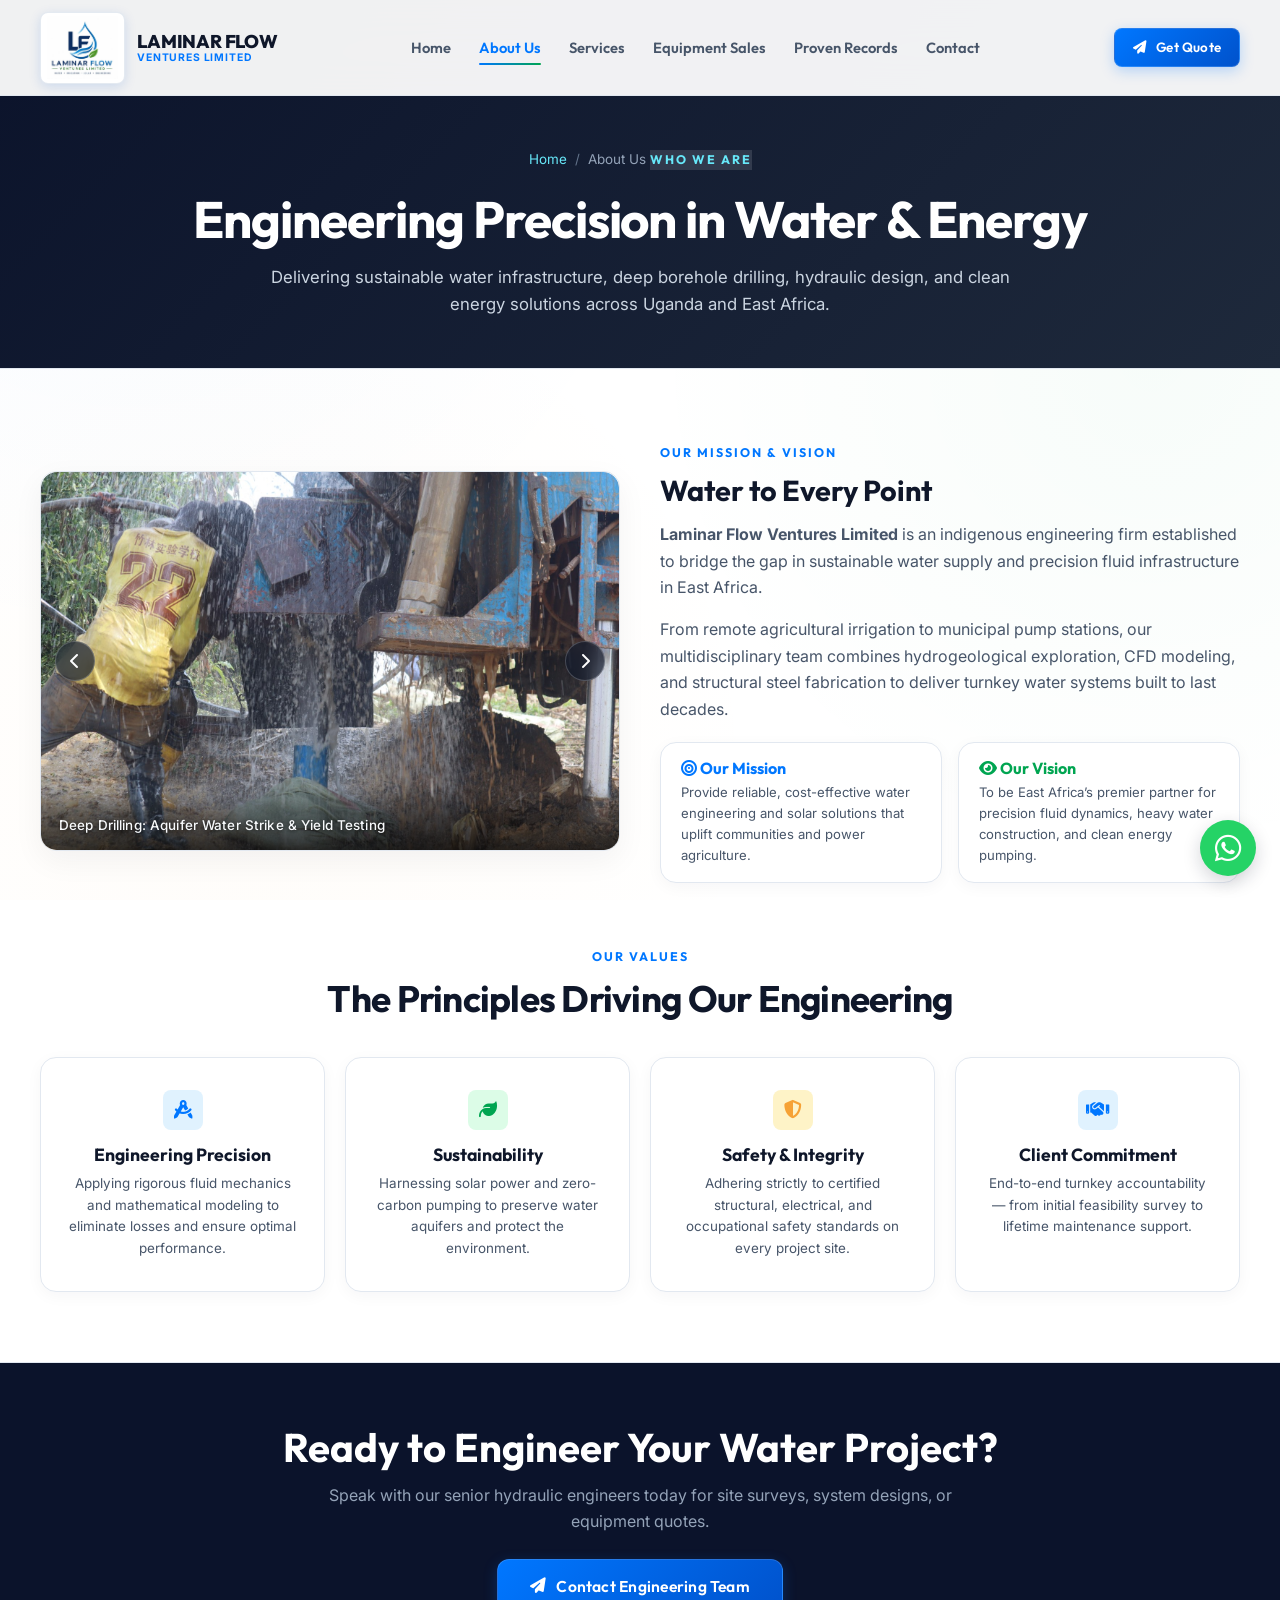
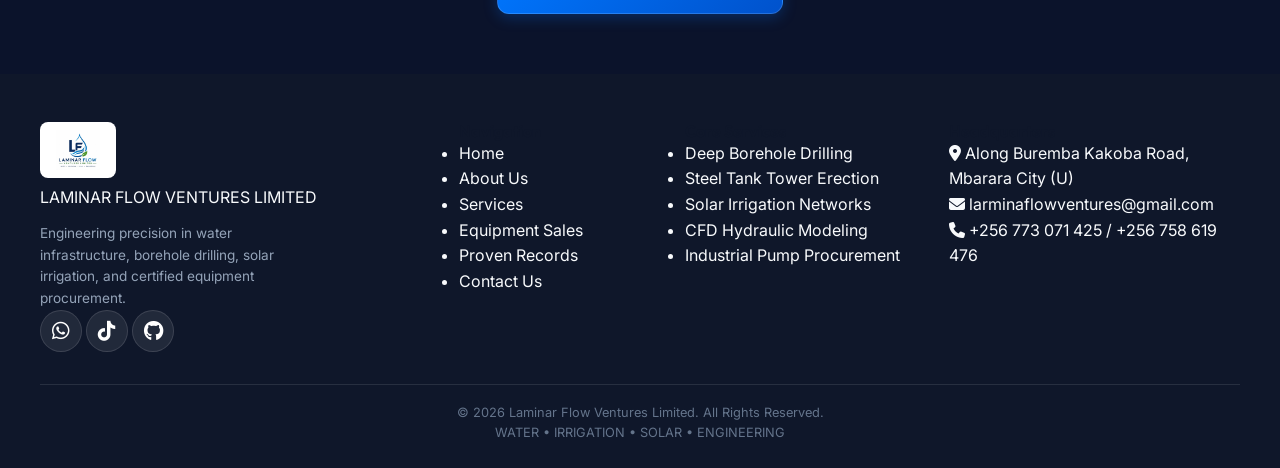
==== commit ea02f99c: "Remove top contact bar and increase main header and logo size" ====
--- a/about.html
+++ b/about.html
@@ -13,22 +13,6 @@
     <link rel="stylesheet" href="https://cdnjs.cloudflare.com/ajax/libs/font-awesome/6.5.2/css/all.min.css">
 </head>
 <body>
-    <!-- Top Contact Bar -->
-    <div class="top-bar">
-        <div class="container top-bar-content">
-            <div class="top-info">
-                <span><i class="fa-solid fa-location-dot"></i> Along Buremba Kakoba Road, Mbarara City (U)</span>
-                <span><i class="fa-solid fa-envelope"></i> larminaflowventures@gmail.com</span>
-                <span><i class="fa-solid fa-phone"></i> +256 773 071 425</span>
-            </div>
-            <div class="top-socials">
-                <a href="https://wa.me/256758619476" target="_blank" class="top-social-link" title="Chat on WhatsApp"><i class="fa-brands fa-whatsapp"></i></a>
-                <a href="https://www.tiktok.com/@laminarflowventures" target="_blank" class="top-social-link" title="Follow on TikTok"><i class="fa-brands fa-tiktok"></i></a>
-                <a href="https://github.com/Christopher-Ssekyanzi/Laminar-flow-ventures-" target="_blank" class="top-social-link" title="GitHub Repository"><i class="fa-brands fa-github"></i></a>
-            </div>
-        </div>
-    </div>
-
     <!-- Main Navigation Bar -->
     <header class="main-header" id="header">
         <div class="container nav-container">
--- a/styles.css
+++ b/styles.css
@@ -39,7 +39,7 @@
     
     /* Layout Variables */
     --container-max: 1240px;
-    --nav-height: 80px;
+    --nav-height: 96px;
     --radius-sm: 8px;
     --radius-md: 16px;
     --radius-lg: 24px;
@@ -217,8 +217,8 @@
 }
 
 .header-logo-img {
-    height: 54px;
-    max-height: 58px;
+    height: 72px;
+    max-height: 76px;
     width: auto;
     object-fit: contain;
     border-radius: 8px;
@@ -620,7 +620,7 @@
 /* Header & Navbar */
 .main-header, .navbar {
     position: fixed;
-    top: 36px;
+    top: 0;
     left: 0;
     width: 100%;
     height: var(--nav-height);
@@ -636,7 +636,7 @@
     top: 0;
     background: rgba(255, 255, 255, 0.98);
     box-shadow: 0 4px 20px rgba(15, 23, 42, 0.06);
-    height: 68px;
+    height: 82px;
 }
 
 .main-header.nav-hidden, .navbar.nav-hidden {
@@ -1666,7 +1666,7 @@
 @media (max-width: 768px) {
     .main-header, .navbar {
         top: 0 !important;
-        height: 62px !important;
+        height: 72px !important;
         background: rgba(255, 255, 255, 0.98);
         box-shadow: 0 2px 10px rgba(15, 23, 42, 0.05);
     }
@@ -1680,7 +1680,7 @@
         min-height: 90vh !important;
         min-height: 90svh !important;
         min-height: 90dvh !important;
-        padding-top: calc(62px + 26px) !important; /* ~1 inch below header bar having the logo */
+        padding-top: calc(72px + 26px) !important; /* ~1 inch below header bar having the logo */
         padding-bottom: 40px !important;
         justify-content: flex-start !important;
         align-items: center !important;
@@ -1806,7 +1806,7 @@
     .container { padding: 0 14px; }
     .story-grid { grid-template-columns: 1fr; }
     .story-img-wrapper { height: 190px; }
-    .header-logo-img { height: 42px; max-height: 44px; padding: 2px 4px; }
+    .header-logo-img { height: 52px; max-height: 56px; padding: 2px 4px; }
     .brand-title-main { font-size: 0.92rem; }
     .brand-title-sub { font-size: 0.55rem; }
     .brand-logo-wrapper { gap: 8px; }
@@ -1817,7 +1817,7 @@
         min-height: 92vh !important;
         min-height: 92svh !important;
         min-height: 92dvh !important;
-        padding-top: calc(60px + 24px) !important; /* exactly ~1 inch below the header logo bar */
+        padding-top: calc(72px + 24px) !important; /* exactly ~1 inch below the header logo bar */
         padding-bottom: 36px !important;
         justify-content: flex-start !important;
         align-items: center !important;
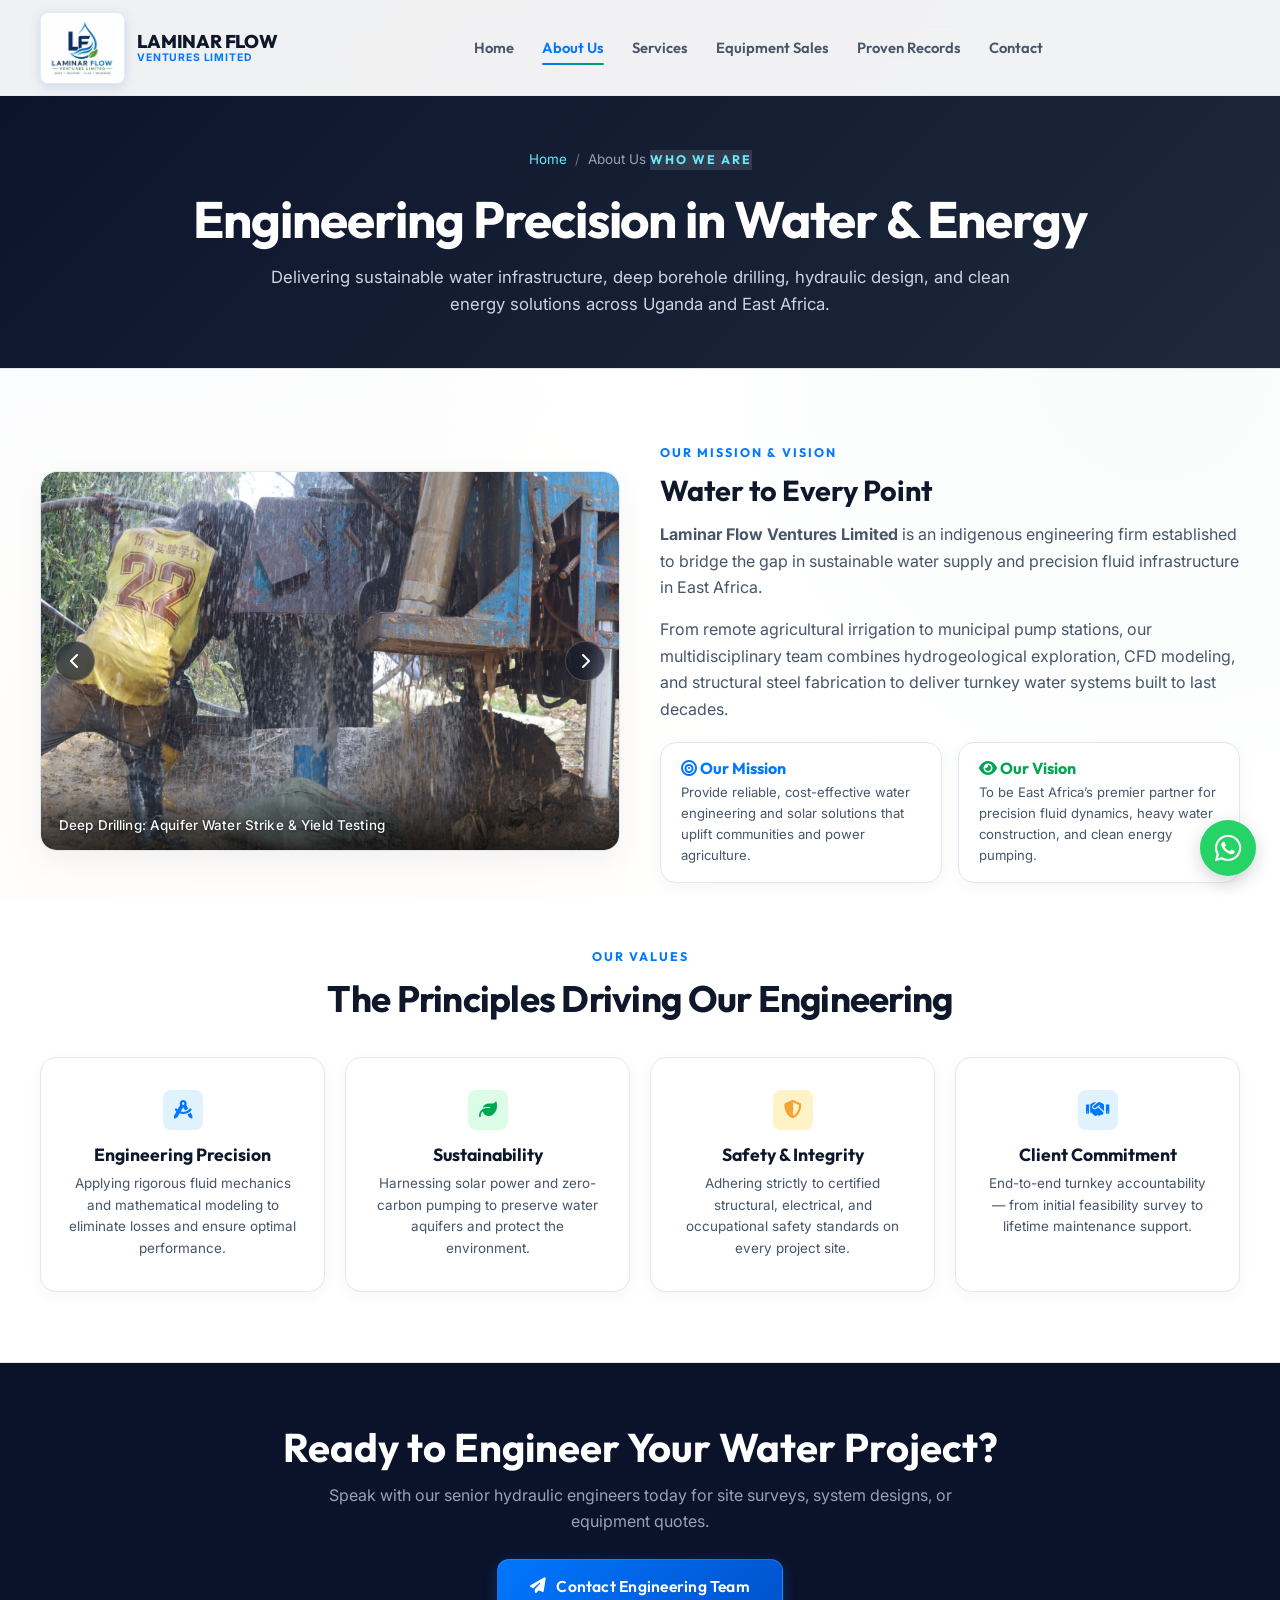
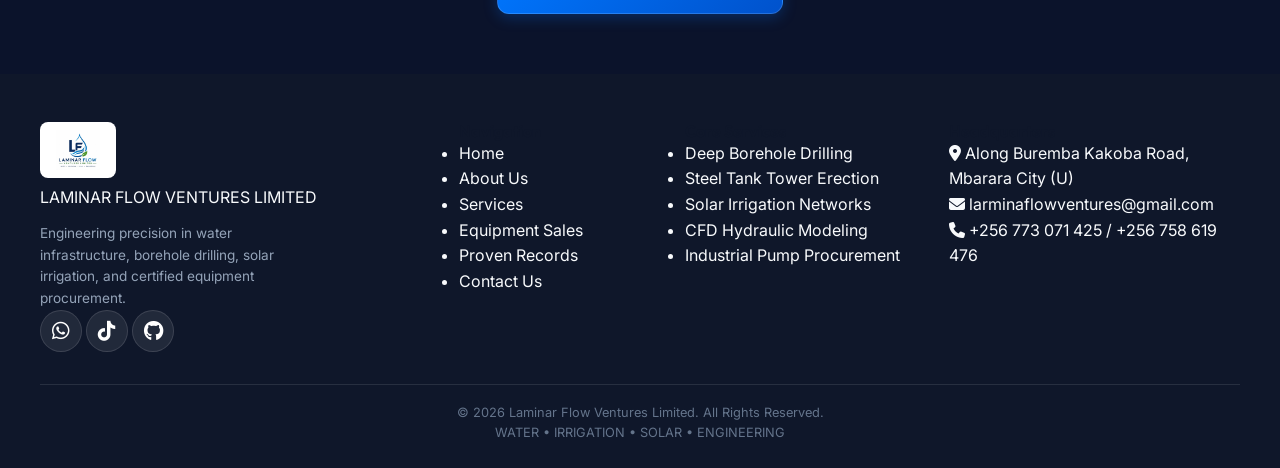
==== commit 4a26c5db: "Remove Get Quote button from navbar" ====
--- a/about.html
+++ b/about.html
@@ -34,7 +34,6 @@
             </nav>
 
             <div class="nav-actions">
-                <a href="contact.html" class="btn btn-primary btn-sm"><i class="fa-solid fa-paper-plane"></i> Get Quote</a>
                 <button class="mobile-toggle" id="mobile-toggle" aria-label="Toggle Navigation Menu">
                     <i class="fa-solid fa-bars"></i>
                 </button>
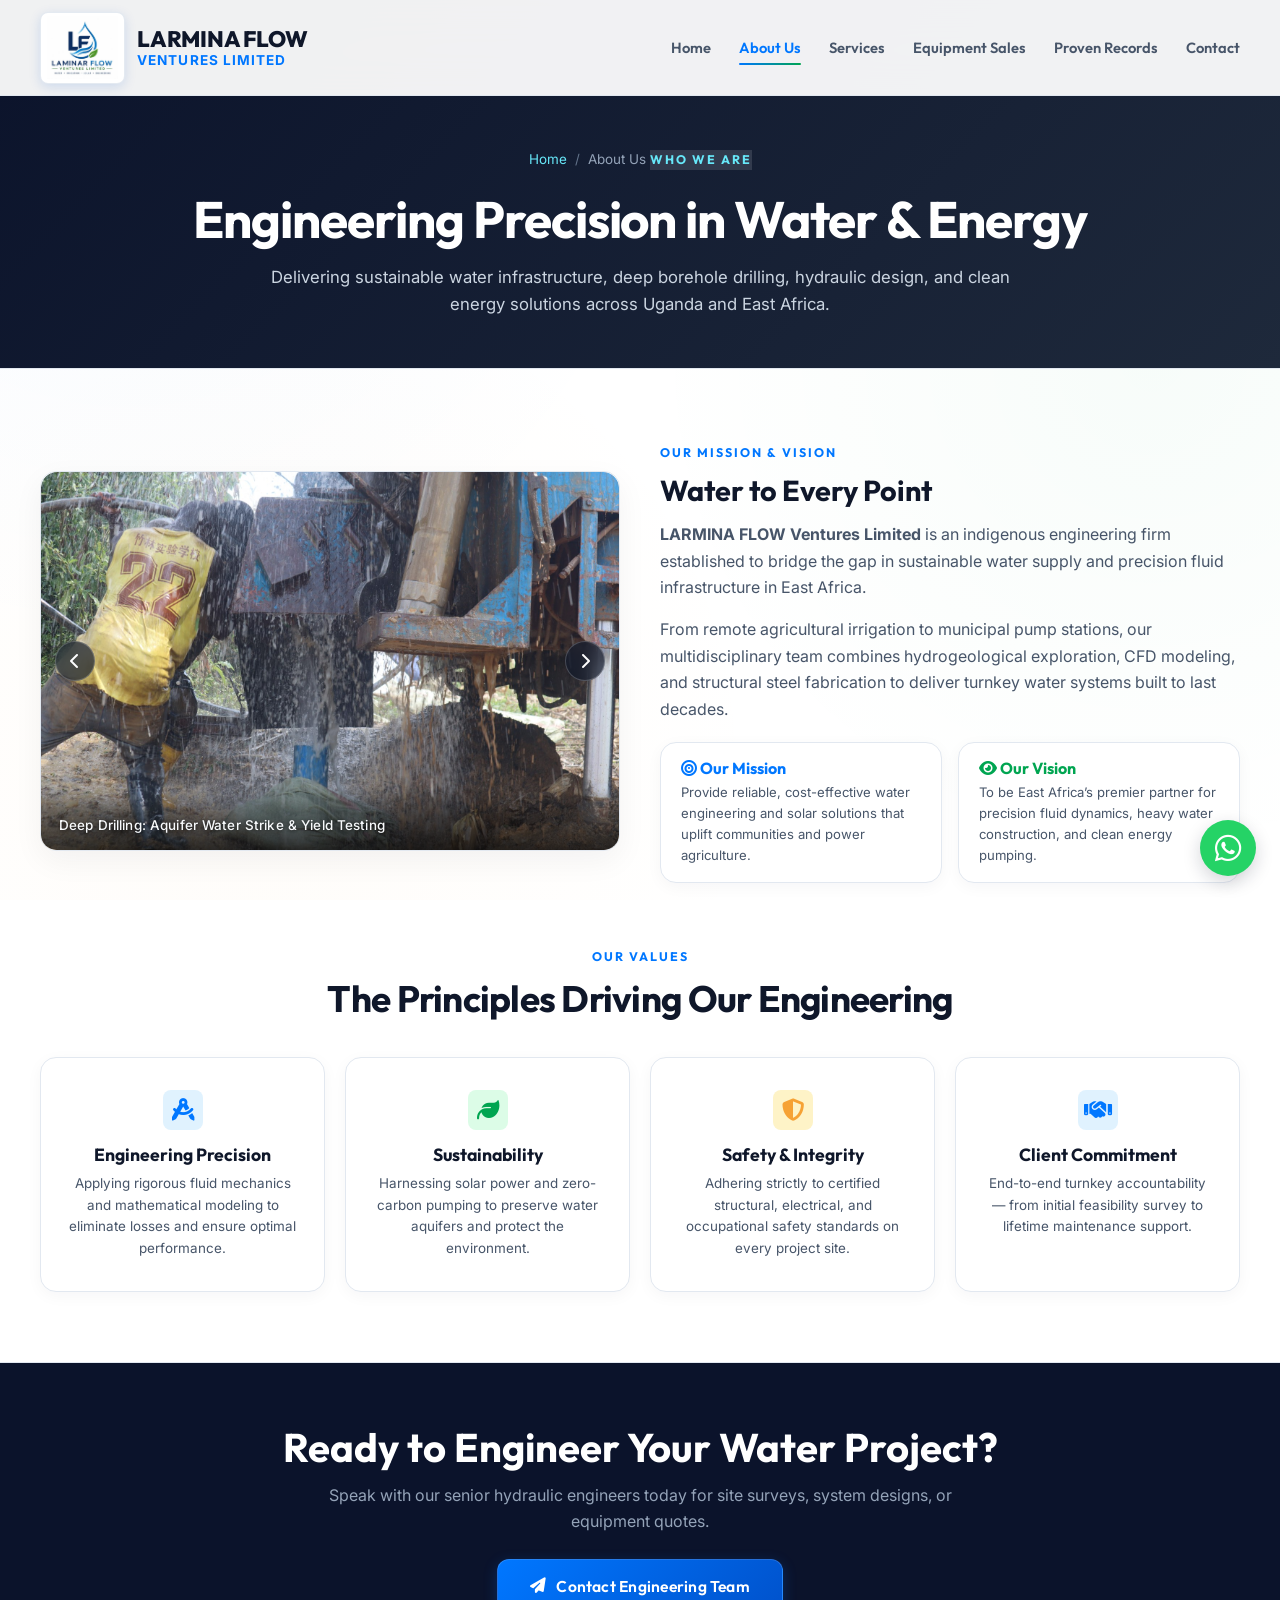
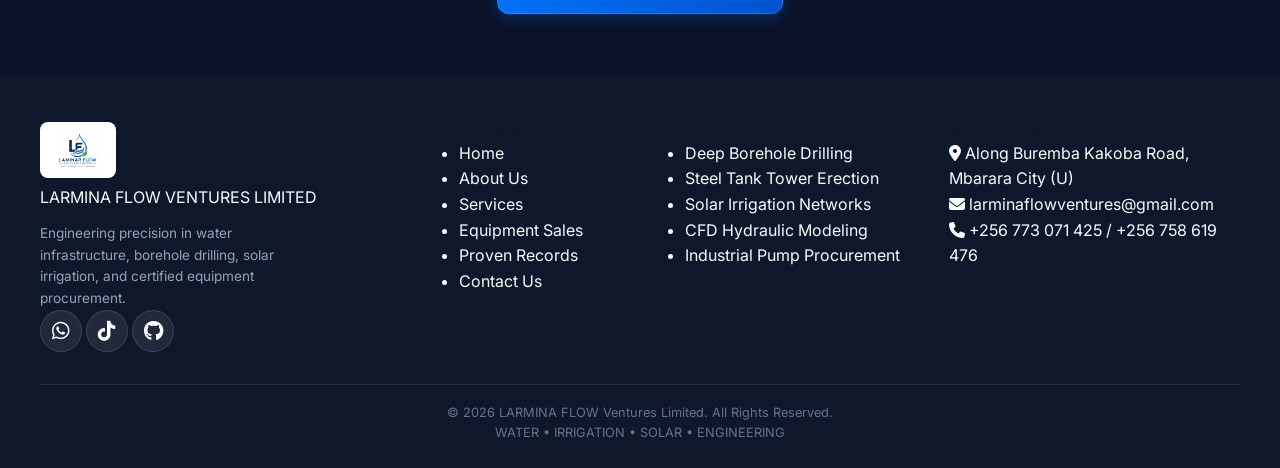
==== commit 36d47e6c: "Update name to LARMINA, increase logo text size, right-align menu" ====
--- a/about.html
+++ b/about.html
@@ -3,9 +3,9 @@
 <head>
     <meta charset="UTF-8">
     <meta name="viewport" content="width=device-width, initial-scale=1.0">
-    <title>About Us | Laminar Flow Ventures Limited</title>
+    <title>About Us | LARMINA FLOW Ventures Limited</title>
     <link rel="icon" type="image/png" href="logo.png">
-    <meta name="description" content="Laminar Flow Ventures Limited is a certified water engineering, solar pumping, and hydraulic infrastructure firm operating across Uganda and East Africa.">
+    <meta name="description" content="LARMINA FLOW Ventures Limited is a certified water engineering, solar pumping, and hydraulic infrastructure firm operating across Uganda and East Africa.">
     <link rel="stylesheet" href="styles.css?v=27.0">
     <link rel="preconnect" href="https://fonts.googleapis.com">
     <link rel="preconnect" href="https://fonts.gstatic.com" crossorigin>
@@ -17,9 +17,9 @@
     <header class="main-header" id="header">
         <div class="container nav-container">
             <a href="index.html" class="brand-logo-wrapper">
-                <img src="logo.png" alt="Laminar Flow Ventures Limited Logo" class="header-logo-img">
+                <img src="logo.png" alt="LARMINA FLOW Ventures Limited Logo" class="header-logo-img">
                 <div class="brand-text-block">
-                    <span class="brand-title-main">LAMINAR FLOW</span>
+                    <span class="brand-title-main">LARMINA FLOW</span>
                     <span class="brand-title-sub">VENTURES LIMITED</span>
                 </div>
             </a>
@@ -106,7 +106,7 @@
                     <div class="section-tag">OUR MISSION & VISION</div>
                     <h2 style="font-size: 1.8rem; margin-bottom: 14px;">Water to Every Point</h2>
                     <p style="color: var(--text-muted); line-height: 1.65; margin-bottom: 16px;">
-                        <strong>Laminar Flow Ventures Limited</strong> is an indigenous engineering firm established to bridge the gap in sustainable water supply and precision fluid infrastructure in East Africa.
+                        <strong>LARMINA FLOW Ventures Limited</strong> is an indigenous engineering firm established to bridge the gap in sustainable water supply and precision fluid infrastructure in East Africa.
                     </p>
                     <p style="color: var(--text-muted); line-height: 1.65; margin-bottom: 20px;">
                         From remote agricultural irrigation to municipal pump stations, our multidisciplinary team combines hydrogeological exploration, CFD modeling, and structural steel fabrication to deliver turnkey water systems built to last decades.
@@ -170,9 +170,9 @@
             <div class="footer-top">
                 <div class="footer-brand">
                     <div class="footer-brand-header">
-                        <img src="logo.png" alt="Laminar Flow Ventures Logo" class="footer-logo-img">
+                        <img src="logo.png" alt="LARMINA FLOW Ventures Logo" class="footer-logo-img">
                         <div>
-                            <span class="footer-brand-title">LAMINAR FLOW</span>
+                            <span class="footer-brand-title">LARMINA FLOW</span>
                             <span class="footer-brand-subtitle">VENTURES LIMITED</span>
                         </div>
                     </div>
@@ -216,7 +216,7 @@
             </div>
 
             <div class="footer-bottom">
-                <p>&copy; <span id="year">2026</span> Laminar Flow Ventures Limited. All Rights Reserved.</p>
+                <p>&copy; <span id="year">2026</span> LARMINA FLOW Ventures Limited. All Rights Reserved.</p>
                 <div class="footer-badge-text">
                     <span>WATER</span> • <span>IRRIGATION</span> • <span>SOLAR</span> • <span>ENGINEERING</span>
                 </div>
@@ -225,7 +225,7 @@
     </footer>
 
     <!-- WhatsApp Floating Action -->
-    <a href="https://wa.me/256758619476" target="_blank" class="whatsapp-float" title="Chat with Laminar Flow Ventures on WhatsApp">
+    <a href="https://wa.me/256758619476" target="_blank" class="whatsapp-float" title="Chat with LARMINA FLOW Ventures on WhatsApp">
         <i class="fa-brands fa-whatsapp"></i>
         <span class="whatsapp-tooltip">Chat on WhatsApp</span>
     </a>
--- a/styles.css
+++ b/styles.css
@@ -244,7 +244,7 @@
 .brand-title-main {
     font-family: 'Outfit', sans-serif;
     font-weight: 800;
-    font-size: 1.15rem;
+    font-size: 1.4rem;
     color: #0F172A;
     letter-spacing: -0.01em;
 }
@@ -252,7 +252,7 @@
 .brand-title-sub {
     font-family: 'Inter', sans-serif;
     font-weight: 700;
-    font-size: 0.65rem;
+    font-size: 0.85rem;
     letter-spacing: 0.08em;
     color: var(--lfv-ocean-cyan);
     text-transform: uppercase;
@@ -665,6 +665,7 @@
 
 .nav-menu {
     display: flex;
+    margin-left: auto;
     gap: 28px;
 }
 
@@ -960,7 +961,7 @@
     display: flex;
     align-items: center;
     justify-content: center;
-    font-size: 1.15rem;
+    font-size: 1.4rem;
     flex-shrink: 0;
 }
 
@@ -1415,7 +1416,7 @@
     display: flex;
     align-items: center;
     justify-content: center;
-    font-size: 1.15rem;
+    font-size: 1.4rem;
     flex-shrink: 0;
 }
 
@@ -1807,8 +1808,8 @@
     .story-grid { grid-template-columns: 1fr; }
     .story-img-wrapper { height: 190px; }
     .header-logo-img { height: 52px; max-height: 56px; padding: 2px 4px; }
-    .brand-title-main { font-size: 0.92rem; }
-    .brand-title-sub { font-size: 0.55rem; }
+    .brand-title-main { font-size: 1.1rem; }
+    .brand-title-sub { font-size: 0.7rem; }
     .brand-logo-wrapper { gap: 8px; }
     .grid-4, .grid-3, .grid-2 { grid-template-columns: 1fr; }
     .section { padding: 44px 0; }
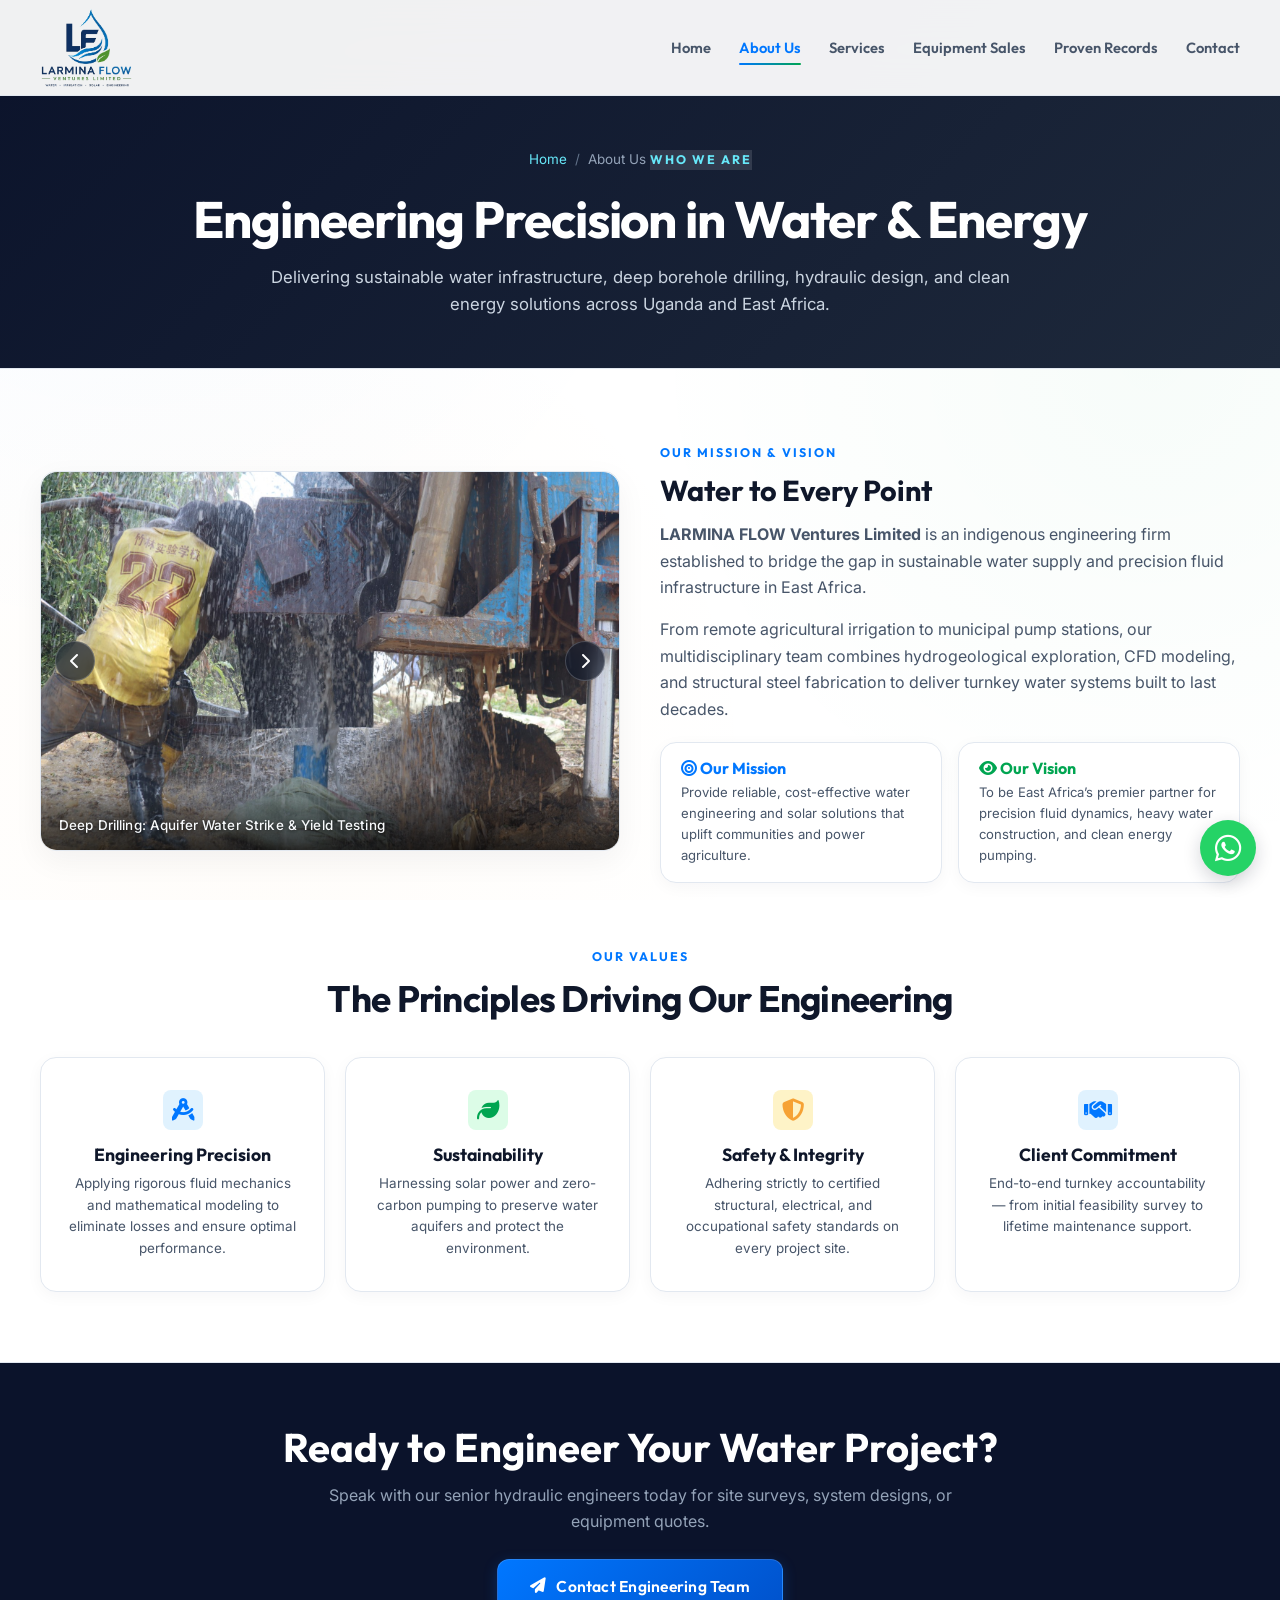
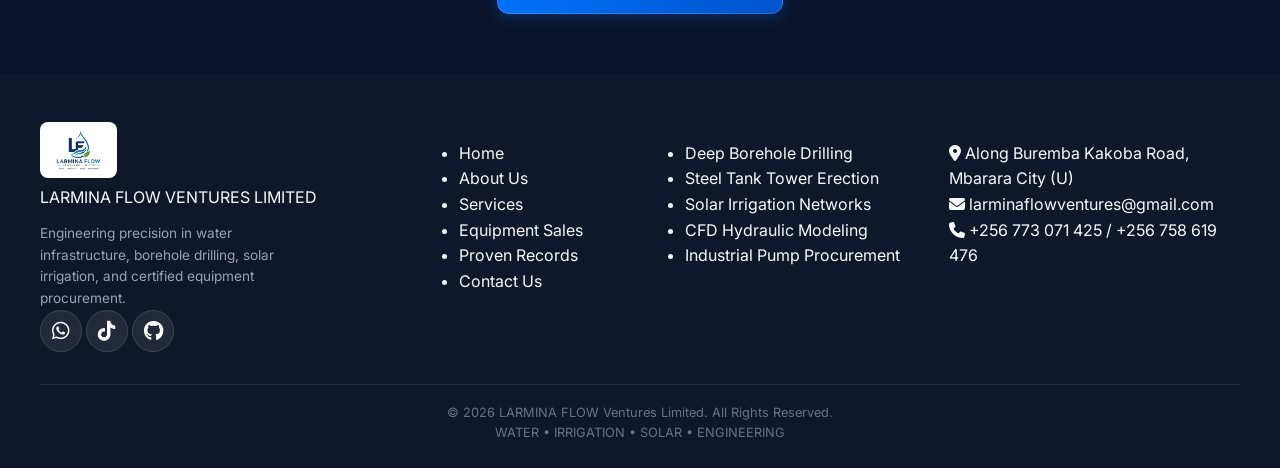
==== commit 148783dd: "Replace navbar logo with newly uploaded full logo graphic" ====
--- a/about.html
+++ b/about.html
@@ -18,10 +18,6 @@
         <div class="container nav-container">
             <a href="index.html" class="brand-logo-wrapper">
                 <img src="logo.png" alt="LARMINA FLOW Ventures Limited Logo" class="header-logo-img">
-                <div class="brand-text-block">
-                    <span class="brand-title-main">LARMINA FLOW</span>
-                    <span class="brand-title-sub">VENTURES LIMITED</span>
-                </div>
             </a>
             
             <nav class="nav-menu" id="nav-menu">
--- a/styles.css
+++ b/styles.css
@@ -217,21 +217,15 @@
 }
 
 .header-logo-img {
-    height: 72px;
-    max-height: 76px;
+    height: 82px;
+    max-height: 86px;
     width: auto;
     object-fit: contain;
-    border-radius: 8px;
-    background: #FFFFFF;
-    padding: 3px 6px;
-    box-shadow: 0 3px 12px rgba(0, 82, 204, 0.15);
-    border: 1.5px solid rgba(226, 232, 240, 0.9);
-    transition: transform var(--transition-fast), box-shadow var(--transition-fast);
+    transition: transform var(--transition-fast);
 }
 
 .header-logo-img:hover {
     transform: scale(1.04);
-    box-shadow: 0 4px 16px rgba(0, 82, 204, 0.25);
 }
 
 .brand-text-block {
@@ -718,7 +712,8 @@
 .hero {
     position: relative;
     min-height: 85vh;
-    padding-top: calc(var(--nav-height) + 40px);
+    margin-top: var(--nav-height);
+    padding-top: 40px;
     padding-bottom: 60px;
     display: flex;
     flex-direction: column;
@@ -1681,7 +1676,8 @@
         min-height: 90vh !important;
         min-height: 90svh !important;
         min-height: 90dvh !important;
-        padding-top: calc(72px + 26px) !important; /* ~1 inch below header bar having the logo */
+        margin-top: 72px !important;
+        padding-top: 26px !important; /* ~1 inch below header bar having the logo */
         padding-bottom: 40px !important;
         justify-content: flex-start !important;
         align-items: center !important;
@@ -1807,7 +1803,7 @@
     .container { padding: 0 14px; }
     .story-grid { grid-template-columns: 1fr; }
     .story-img-wrapper { height: 190px; }
-    .header-logo-img { height: 52px; max-height: 56px; padding: 2px 4px; }
+    .header-logo-img { height: 58px; max-height: 62px; }
     .brand-title-main { font-size: 1.1rem; }
     .brand-title-sub { font-size: 0.7rem; }
     .brand-logo-wrapper { gap: 8px; }
@@ -1818,7 +1814,8 @@
         min-height: 92vh !important;
         min-height: 92svh !important;
         min-height: 92dvh !important;
-        padding-top: calc(72px + 24px) !important; /* exactly ~1 inch below the header logo bar */
+        margin-top: 72px !important;
+        padding-top: 24px !important; /* exactly ~1 inch below the header logo bar */
         padding-bottom: 36px !important;
         justify-content: flex-start !important;
         align-items: center !important;
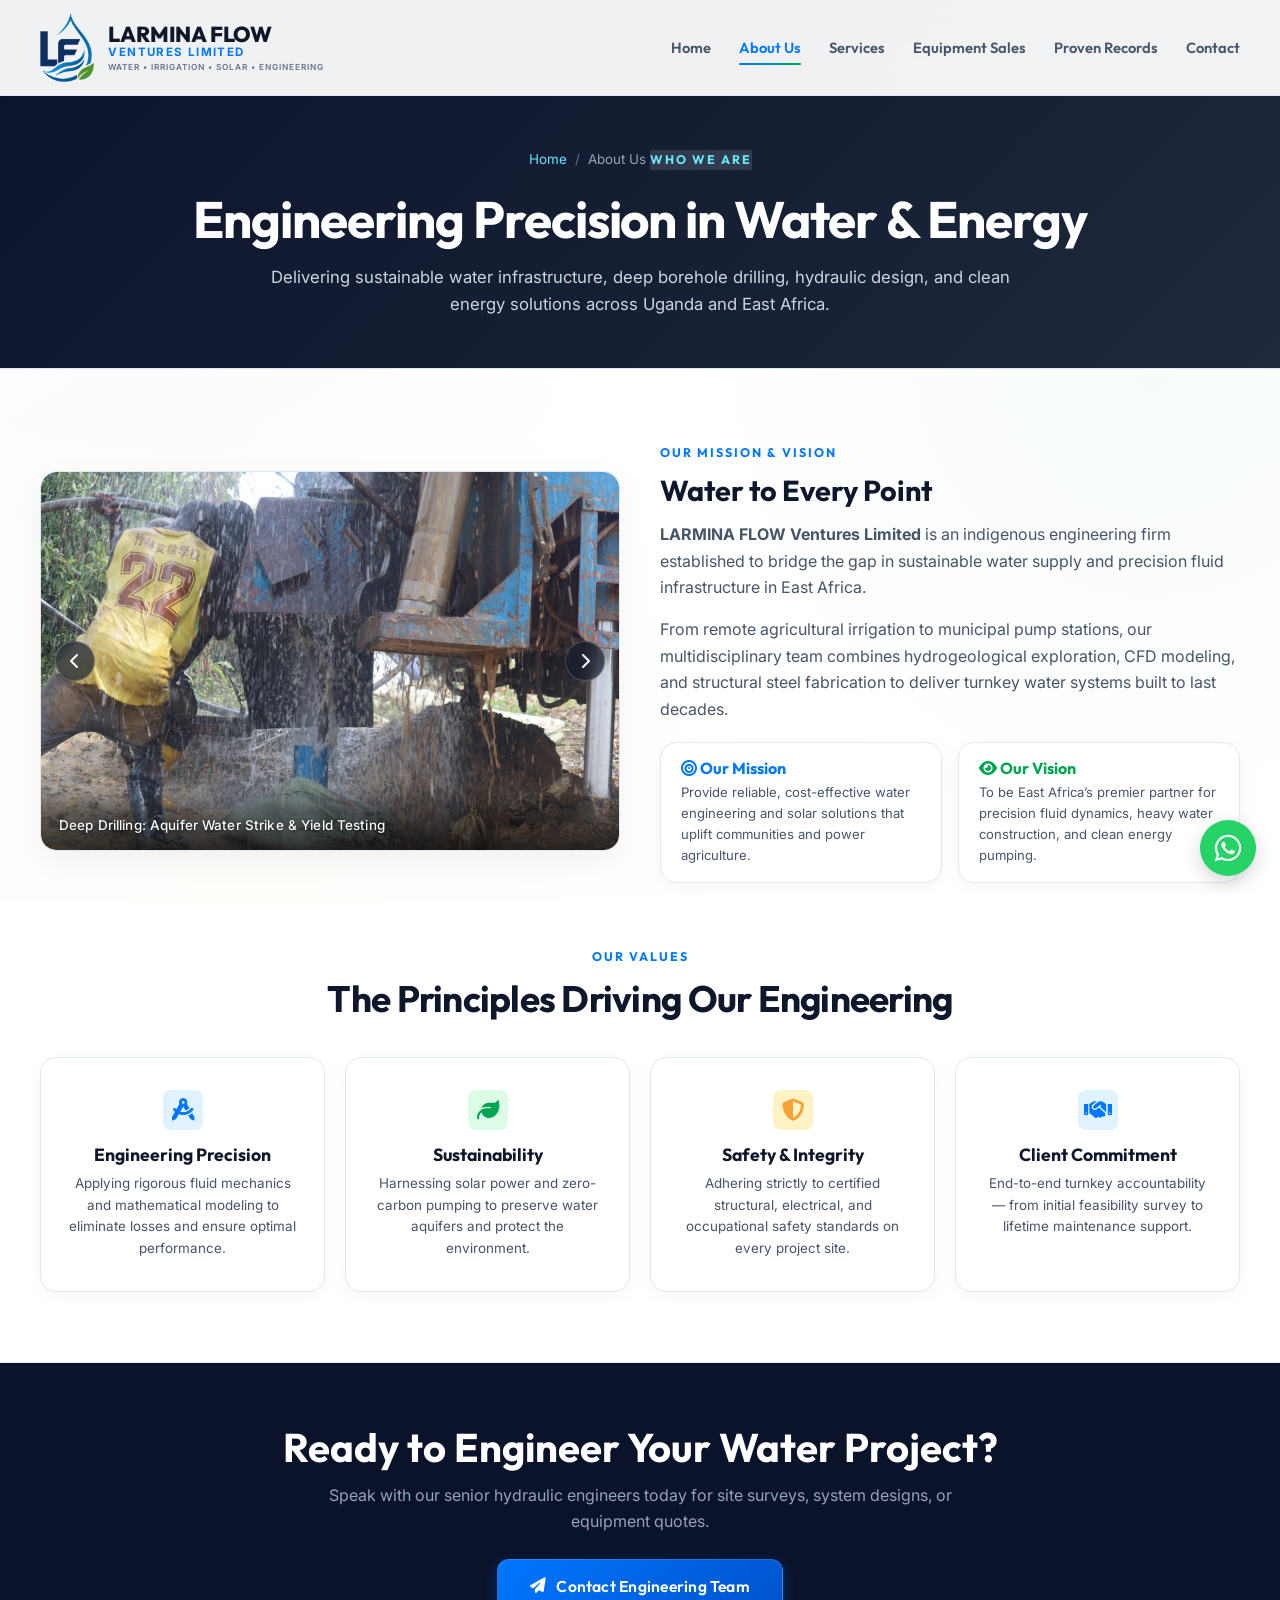
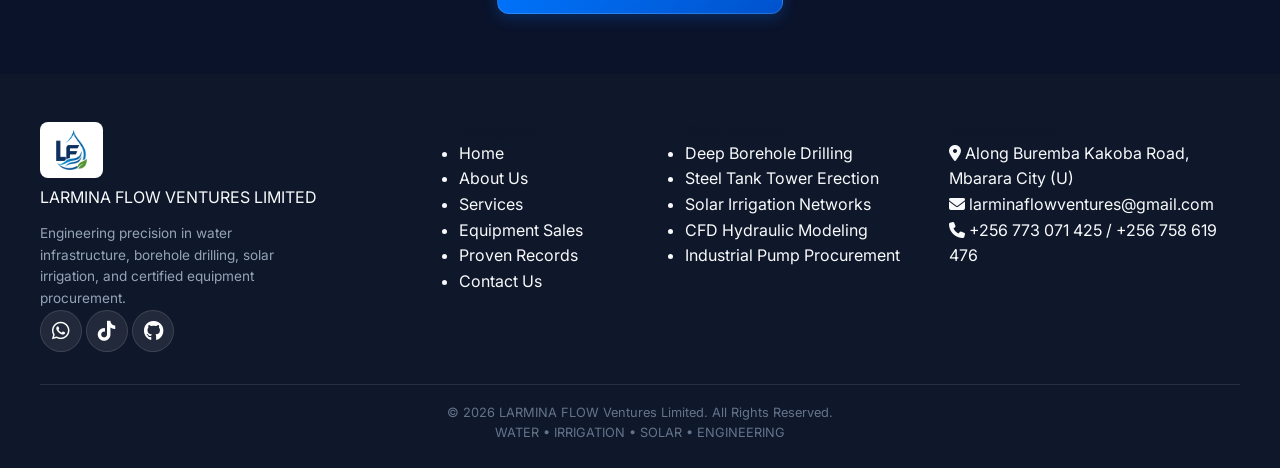
==== commit 36a4cfe8: "Update logo to clean transparent icon with LARMINA FLOW VENTURES and tagline beside it" ====
--- a/about.html
+++ b/about.html
@@ -16,8 +16,13 @@
     <!-- Main Navigation Bar -->
     <header class="main-header" id="header">
         <div class="container nav-container">
-            <a href="index.html" class="brand-logo-wrapper">
-                <img src="logo.png" alt="LARMINA FLOW Ventures Limited Logo" class="header-logo-img">
+            <a href="index.html" class="brand-logo-wrapper" title="Larmina Flow Ventures Limited">
+                <img src="logo.png" alt="Larmina Flow Ventures Limited Logo" class="header-logo-img">
+                <div class="brand-text-block">
+                    <span class="brand-title-main">LARMINA FLOW</span>
+                    <span class="brand-title-sub">VENTURES LIMITED</span>
+                    <span class="brand-tagline">WATER &bull; IRRIGATION &bull; SOLAR &bull; ENGINEERING</span>
+                </div>
             </a>
             
             <nav class="nav-menu" id="nav-menu">
--- a/styles.css
+++ b/styles.css
@@ -212,13 +212,13 @@
 .brand-logo-wrapper {
     display: inline-flex;
     align-items: center;
-    gap: 12px;
+    gap: 14px;
     text-decoration: none;
 }
 
 .header-logo-img {
-    height: 82px;
-    max-height: 86px;
+    height: 70px;
+    max-height: 74px;
     width: auto;
     object-fit: contain;
     transition: transform var(--transition-fast);
@@ -238,18 +238,30 @@
 .brand-title-main {
     font-family: 'Outfit', sans-serif;
     font-weight: 800;
-    font-size: 1.4rem;
+    font-size: 1.35rem;
     color: #0F172A;
     letter-spacing: -0.01em;
+    line-height: 1.05;
 }
 
 .brand-title-sub {
     font-family: 'Inter', sans-serif;
     font-weight: 700;
-    font-size: 0.85rem;
-    letter-spacing: 0.08em;
-    color: var(--lfv-ocean-cyan);
+    font-size: 0.72rem;
+    letter-spacing: 0.12em;
+    color: #0077FF;
     text-transform: uppercase;
+    margin-top: 1px;
+}
+
+.brand-tagline {
+    font-family: 'Inter', sans-serif;
+    font-weight: 600;
+    font-size: 0.52rem;
+    letter-spacing: 0.12em;
+    color: #64748B;
+    text-transform: uppercase;
+    margin-top: 3px;
 }
 
 .footer-logo-img {
@@ -1803,7 +1815,8 @@
     .container { padding: 0 14px; }
     .story-grid { grid-template-columns: 1fr; }
     .story-img-wrapper { height: 190px; }
-    .header-logo-img { height: 58px; max-height: 62px; }
+    .header-logo-img { height: 48px; max-height: 52px; }
+    .brand-tagline { font-size: 0.38rem; letter-spacing: 0.06em; }
     .brand-title-main { font-size: 1.1rem; }
     .brand-title-sub { font-size: 0.7rem; }
     .brand-logo-wrapper { gap: 8px; }
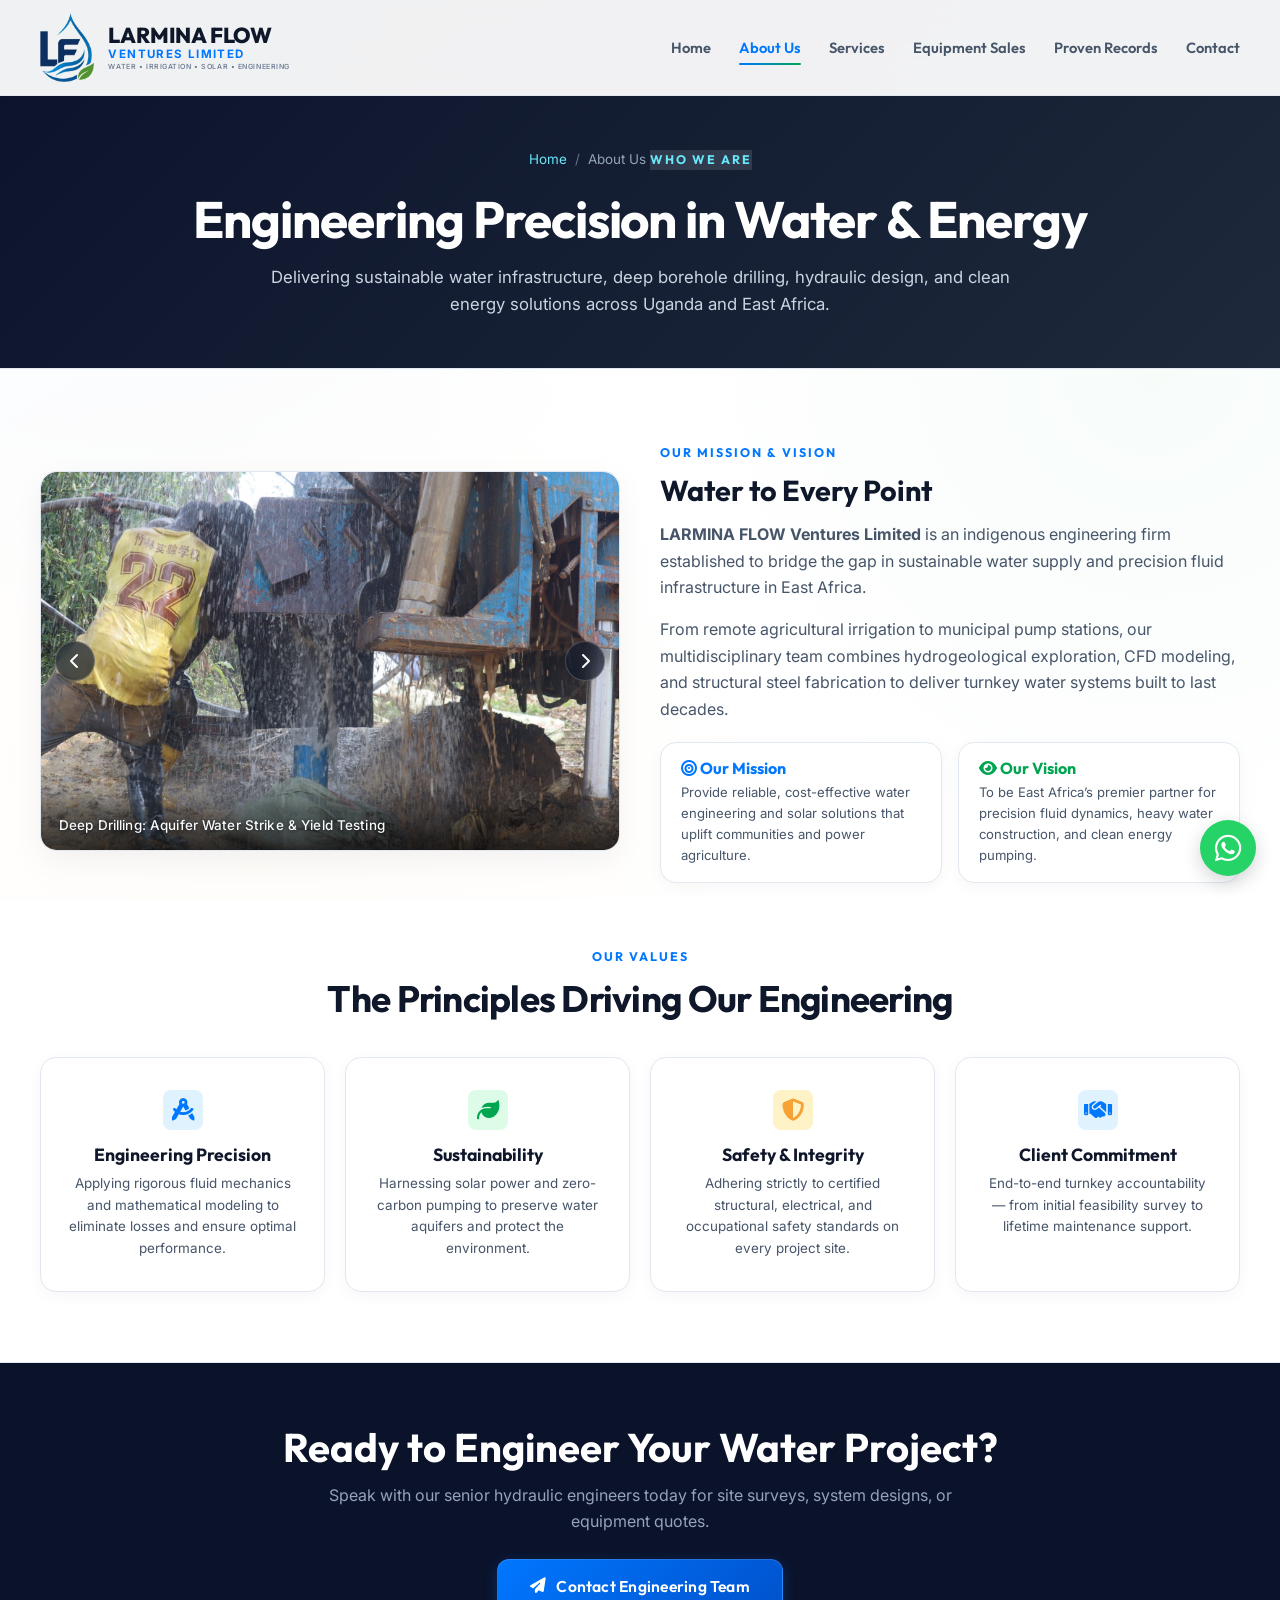
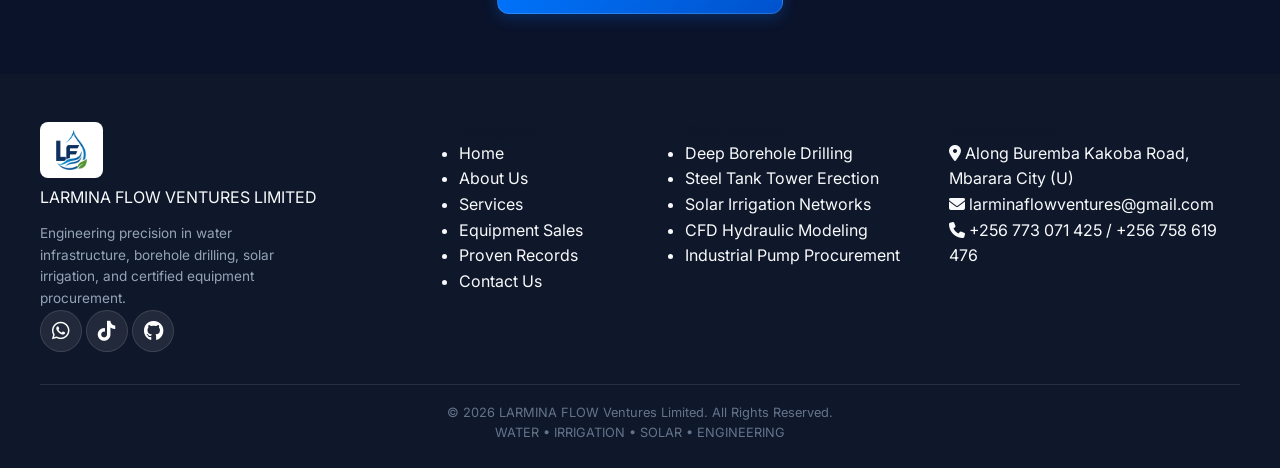
==== commit b5c1cfbb: "Bump CSS version to v32 to bust mobile cache" ====
--- a/about.html
+++ b/about.html
@@ -6,7 +6,7 @@
     <title>About Us | LARMINA FLOW Ventures Limited</title>
     <link rel="icon" type="image/png" href="logo.png">
     <meta name="description" content="LARMINA FLOW Ventures Limited is a certified water engineering, solar pumping, and hydraulic infrastructure firm operating across Uganda and East Africa.">
-    <link rel="stylesheet" href="styles.css?v=27.0">
+    <link rel="stylesheet" href="styles.css?v=32.0">
     <link rel="preconnect" href="https://fonts.googleapis.com">
     <link rel="preconnect" href="https://fonts.gstatic.com" crossorigin>
     <link href="https://fonts.googleapis.com/css2?family=Inter:wght@300;400;500;600;700&family=Outfit:wght@500;600;700;800&family=JetBrains+Mono:wght@400;500;600&display=swap" rel="stylesheet">
--- a/styles.css
+++ b/styles.css
@@ -238,7 +238,7 @@
 .brand-title-main {
     font-family: 'Outfit', sans-serif;
     font-weight: 800;
-    font-size: 1.35rem;
+    font-size: clamp(1.05rem, 2.5vw, 1.35rem);
     color: #0F172A;
     letter-spacing: -0.01em;
     line-height: 1.05;
@@ -247,7 +247,7 @@
 .brand-title-sub {
     font-family: 'Inter', sans-serif;
     font-weight: 700;
-    font-size: 0.72rem;
+    font-size: clamp(0.56rem, 1.3vw, 0.72rem);
     letter-spacing: 0.12em;
     color: #0077FF;
     text-transform: uppercase;
@@ -256,12 +256,13 @@
 
 .brand-tagline {
     font-family: 'Inter', sans-serif;
-    font-weight: 600;
-    font-size: 0.52rem;
-    letter-spacing: 0.12em;
+    font-weight: 500;
+    font-size: clamp(0.30rem, 0.82vw, 0.44rem);
+    letter-spacing: 0.08em;
     color: #64748B;
     text-transform: uppercase;
-    margin-top: 3px;
+    white-space: nowrap;
+    margin-top: 2px;
 }
 
 .footer-logo-img {
@@ -1679,6 +1680,17 @@
         box-shadow: 0 2px 10px rgba(15, 23, 42, 0.05);
     }
     .top-bar { display: none !important; }
+    .brand-logo-wrapper { 
+        gap: 10px; 
+    }
+    .header-logo-img { 
+        height: 52px; 
+        max-height: 54px; 
+        flex-shrink: 0;
+    }
+    .brand-title-main { font-size: 1.08rem; line-height: 1.05; }
+    .brand-title-sub { font-size: 0.60rem; letter-spacing: 0.09em; margin-top: 1px; }
+    .brand-tagline { font-size: 0.36rem; letter-spacing: 0.06em; white-space: nowrap; margin-top: 2px; }
 
     .nav-container {
         padding: 0 16px;
@@ -1726,7 +1738,7 @@
 
     .nav-menu {
         position: fixed;
-        top: 62px;
+        top: 72px;
         left: 0;
         width: 100%;
         background: rgba(255, 255, 255, 0.98);
@@ -1815,10 +1827,10 @@
     .container { padding: 0 14px; }
     .story-grid { grid-template-columns: 1fr; }
     .story-img-wrapper { height: 190px; }
-    .header-logo-img { height: 48px; max-height: 52px; }
-    .brand-tagline { font-size: 0.38rem; letter-spacing: 0.06em; }
-    .brand-title-main { font-size: 1.1rem; }
-    .brand-title-sub { font-size: 0.7rem; }
+    .header-logo-img { height: 46px; max-height: 48px; flex-shrink: 0; }
+    .brand-title-main { font-size: 0.95rem; }
+    .brand-title-sub { font-size: 0.52rem; letter-spacing: 0.07em; }
+    .brand-tagline { font-size: 0.30rem; letter-spacing: 0.04em; white-space: nowrap; }
     .brand-logo-wrapper { gap: 8px; }
     .grid-4, .grid-3, .grid-2 { grid-template-columns: 1fr; }
     .section { padding: 44px 0; }
@@ -1891,24 +1903,20 @@
 
 @media (max-width: 360px) {
     .container { padding: 0 10px; }
+    .header-logo-img { height: 38px; max-height: 40px; }
+    .brand-title-main { font-size: 0.82rem; }
+    .brand-title-sub { font-size: 0.45rem; letter-spacing: 0.04em; }
+    .brand-tagline { font-size: 0.26rem; letter-spacing: 0.02em; }
+    .brand-logo-wrapper { gap: 6px; }
     .hero .badge-pill, .badge-pill {
         gap: 2.5px !important;
         padding: 3px 5px !important;
         font-size: 0.44rem !important;
     }
-    .badge-item {
-        gap: 2px !important;
-    }
-    .badge-dot {
-        width: 4px !important;
-        height: 4px !important;
-    }
-    .badge-icon {
-        font-size: 0.46rem !important;
-    }
-    .hero-title {
-        font-size: 1.6rem !important;
-    }
+    .badge-item { gap: 2px !important; }
+    .badge-dot { width: 4px !important; height: 4px !important; }
+    .badge-icon { font-size: 0.46rem !important; }
+    .hero-title { font-size: 1.6rem !important; }
 }
 
 /* SUBPAGE HERO BANNER & BREADCRUMB STYLES */
